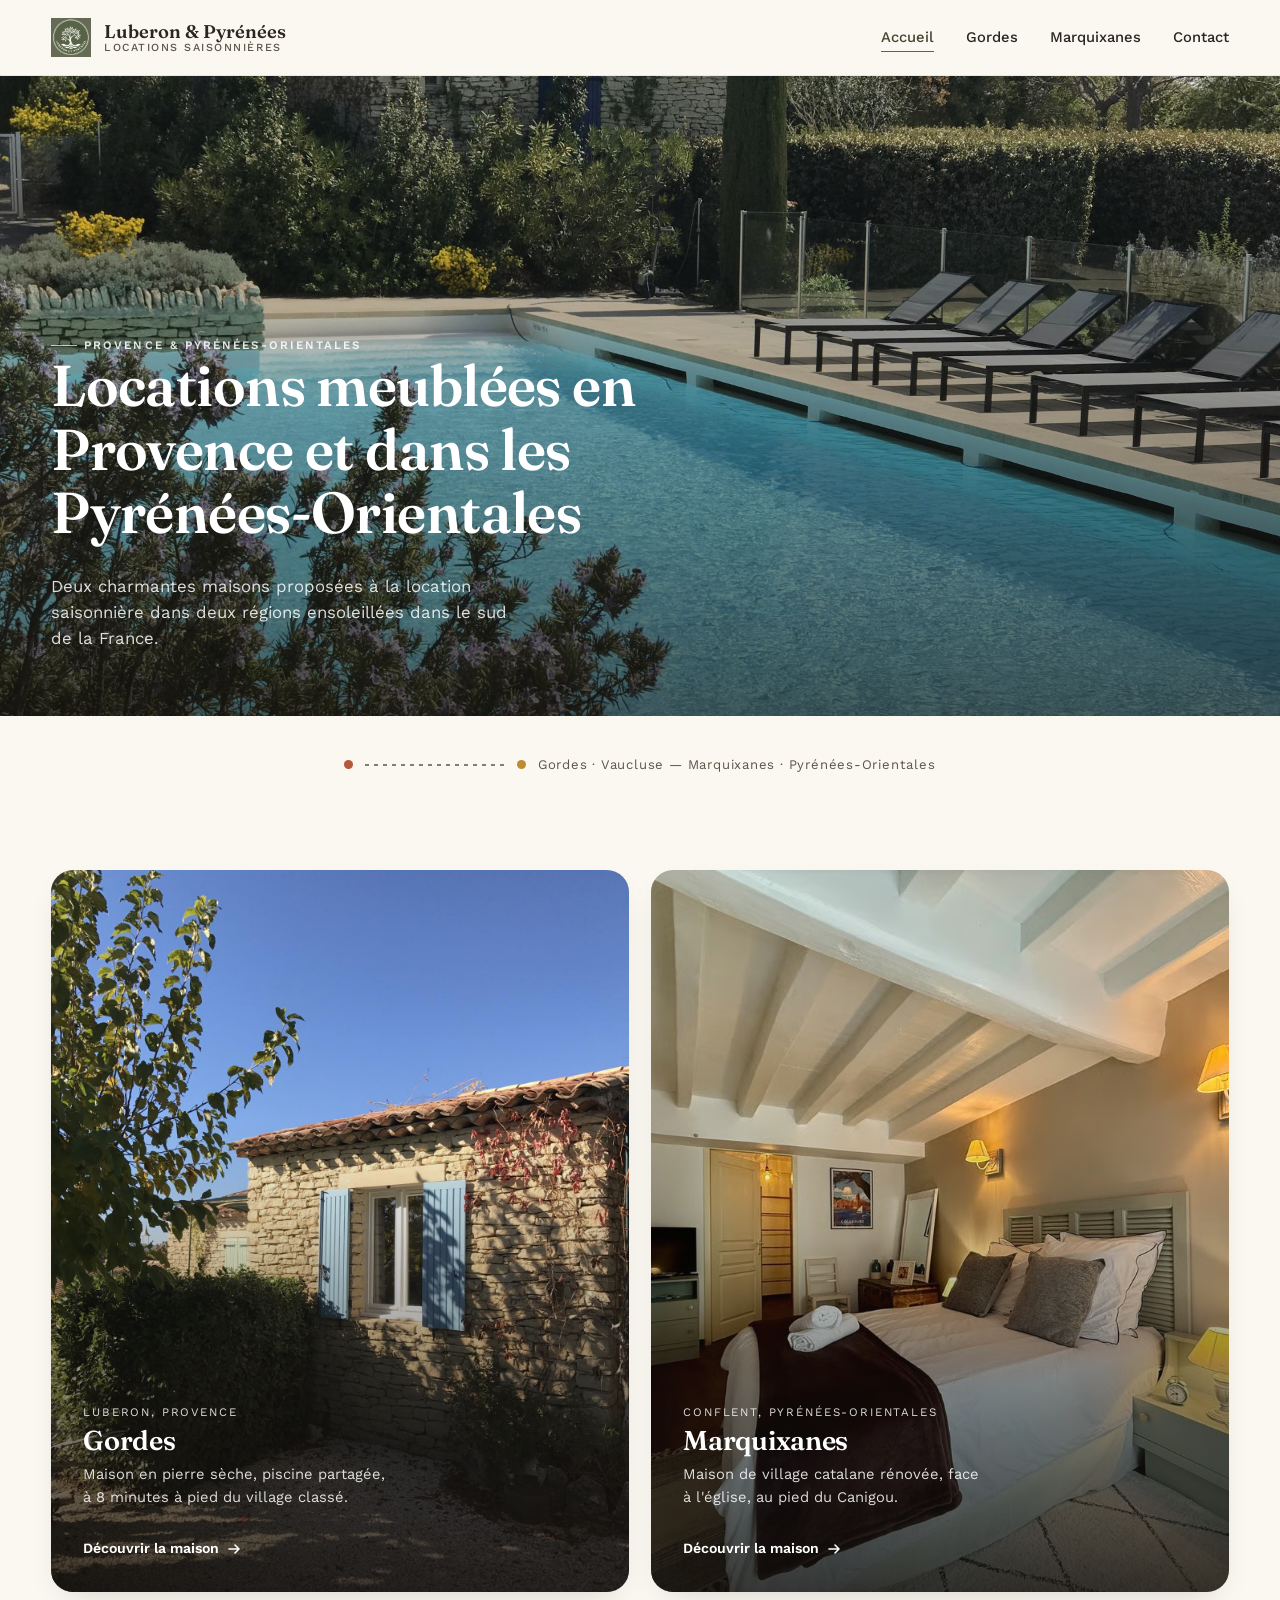
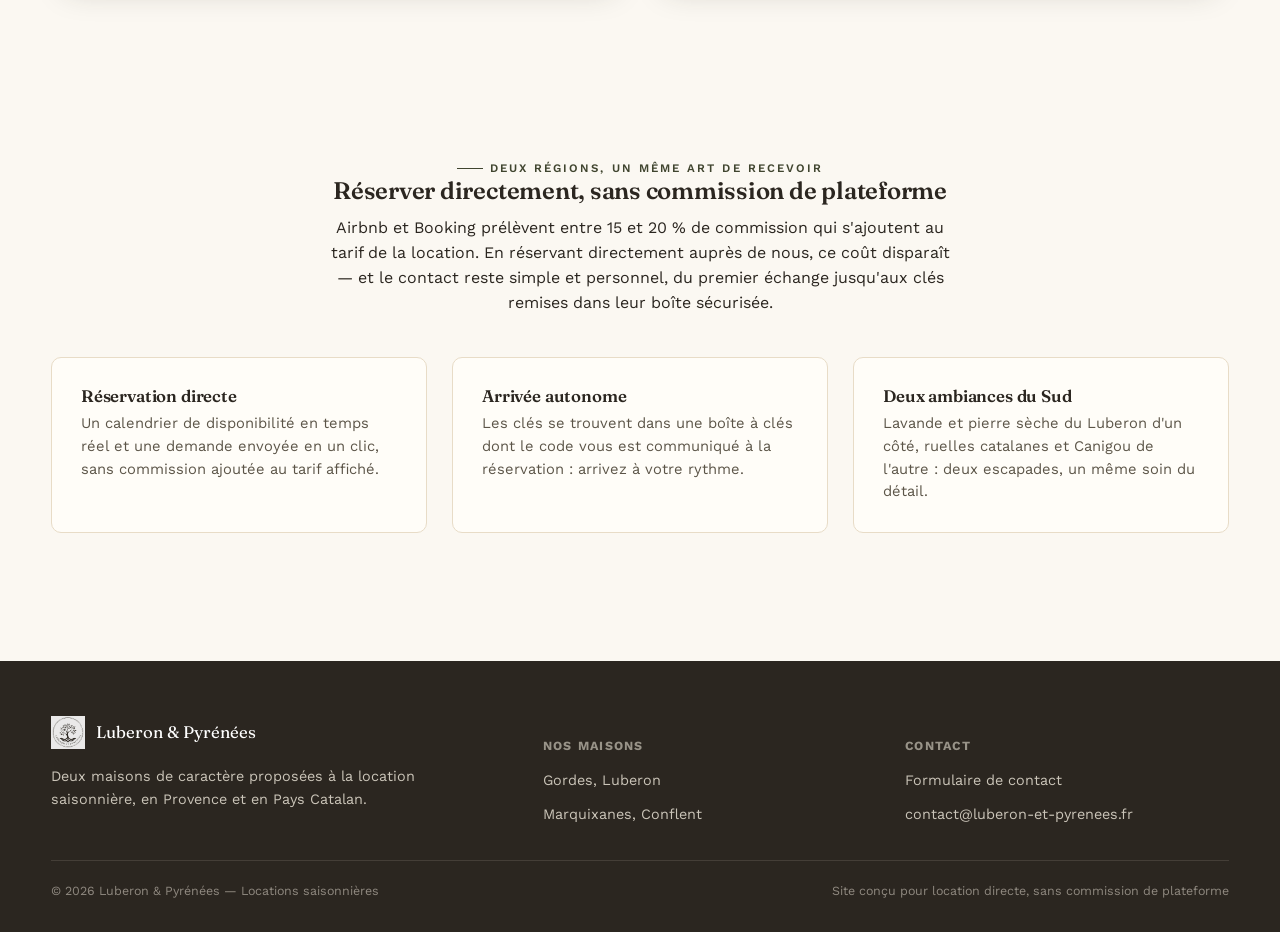
==== index.html @ e7826a89 "Add files via upload" ====
<!DOCTYPE html>
<html lang="fr">
<head>
<meta charset="UTF-8">
<meta name="viewport" content="width=device-width, initial-scale=1">
<title>Luberon & Pyrénées — Locations saisonnières à Gordes et Marquixanes</title>
<meta name="description" content="Deux maisons de caractère à louer directement auprès des propriétaires : une maison en pierre sèche avec piscine à Gordes, dans le Luberon, et une maison de village catalane à Marquixanes, au pied du Canigou.">
<link rel="preconnect" href="https://fonts.googleapis.com">
<link rel="preconnect" href="https://fonts.gstatic.com" crossorigin>
<link href="https://fonts.googleapis.com/css2?family=Fraunces:opsz,wght@9..144,500;9..144,600;9..144,700&family=Work+Sans:wght@400;500;600;700&display=swap" rel="stylesheet">
<link rel="stylesheet" href="css/style.css">
</head>
<body>

<header class="site-header">
  <div class="container">
    <a href="index.html" class="brand"><img src="images/site-logo.png" alt="Logo Luberon & Pyrénées"><span class="brand-text">Luberon &amp; Pyrénées<small>Locations saisonnières</small></span></a>
    <nav class="main-nav" aria-label="Navigation principale">
      <ul>
        <li><a href="index.html" aria-current="page">Accueil</a></li>
        <li><a href="gordes.html">Gordes</a></li>
        <li><a href="marquixanes.html">Marquixanes</a></li>
        <li><a href="contact.html">Contact</a></li>
      </ul>
    </nav>
    <button class="nav-toggle" aria-label="Ouvrir le menu" aria-expanded="false"><span></span><span></span><span></span></button>
  </div>
</header>

<main>
  <section class="house-hero">
    <img src="images/gordes/img-4526.jpg" alt="Piscine de la maison de Gordes, dans le Luberon">
    <div class="house-hero-content">
      <div class="container">
        <span class="eyebrow">Provence &amp; Pyrénées-Orientales</span>
        <h1>Locations meublées en Provence et dans les Pyrénées-Orientales</h1>
        <p class="tag">Deux charmantes maisons proposées à la location saisonnière dans deux régions ensoleillées dans le sud de la France.</p>
      </div>
    </div>
  </section>

  <div class="container">
    <div class="route" aria-hidden="true" style="margin-top:2.4rem;">
      <span class="pin"></span>
      <svg viewBox="0 0 140 10"><line x1="0" y1="5" x2="140" y2="5" stroke="currentColor" stroke-width="1.4" stroke-dasharray="4 5"/></svg>
      <span class="pin ocre"></span>
      <span>Gordes · Vaucluse — Marquixanes · Pyrénées-Orientales</span>
    </div>
  </div>

  <section class="section" style="padding-top:1rem;">
    <div class="container">
      <div class="diptych">
        <a class="house-card" href="gordes.html">
          <img src="images/gordes/img-3587.jpg" alt="Façade de la maison de Gordes" loading="lazy">
          <div class="card-content">
            <span class="region">Luberon, Provence</span>
            <h3>Gordes</h3>
            <p>Maison en pierre sèche, piscine partagée, à 8 minutes à pied du village classé.</p>
            <span class="go">Découvrir la maison
              <svg viewBox="0 0 16 16" fill="none"><path d="M3 8h10M9 4l4 4-4 4" stroke="currentColor" stroke-width="1.6" stroke-linecap="round" stroke-linejoin="round"/></svg>
            </span>
          </div>
        </a>
        <a class="house-card" href="marquixanes.html">
          <img src="images/marquixanes/img-8578-grande.jpeg" alt="Chambre de la maison de Marquixanes" loading="lazy">
          <div class="card-content">
            <span class="region">Conflent, Pyrénées-Orientales</span>
            <h3>Marquixanes</h3>
            <p>Maison de village catalane rénovée, face à l'église, au pied du Canigou.</p>
            <span class="go">Découvrir la maison
              <svg viewBox="0 0 16 16" fill="none"><path d="M3 8h10M9 4l4 4-4 4" stroke="currentColor" stroke-width="1.6" stroke-linecap="round" stroke-linejoin="round"/></svg>

            </span>
          </div>
        </a>
      </div>
    </div>
  </section>

  <section class="section">
    <div class="container intro-block">
      <span class="eyebrow">Deux régions, un même art de recevoir</span>
      <h2>Réserver directement, sans commission de plateforme</h2>
      <p>Airbnb et Booking prélèvent entre 15 et 20 % de commission qui s'ajoutent au tarif de la location. En réservant directement auprès de nous, ce coût disparaît — et le contact reste simple et personnel, du premier échange jusqu'aux clés remises dans leur boîte sécurisée.</p>
    </div>

    <div class="container">
      <div class="why-grid">
        <div class="why-card">
          <h4>Réservation directe</h4>
          <p>Un calendrier de disponibilité en temps réel et une demande envoyée en un clic, sans commission ajoutée au tarif affiché.</p>
        </div>
        <div class="why-card">
          <h4>Arrivée autonome</h4>
          <p>Les clés se trouvent dans une boîte à clés dont le code vous est communiqué à la réservation : arrivez à votre rythme.</p>
        </div>
        <div class="why-card">
          <h4>Deux ambiances du Sud</h4>
          <p>Lavande et pierre sèche du Luberon d'un côté, ruelles catalanes et Canigou de l'autre : deux escapades, un même soin du détail.</p>
        </div>
      </div>
    </div>
  </section>
</main>

<footer class="site-footer">
  <div class="container">
    <div class="footer-grid">
      <div>
        <div class="footer-brand">
          <img src="images/site-logo.png" alt="Logo Luberon & Pyrénées">
          <span>Luberon &amp; Pyrénées</span>
        </div>
        <p>Deux maisons de caractère proposées à la location saisonnière, en Provence et en Pays Catalan.</p>
      </div>
      <div>
        <h5>Nos maisons</h5>
        <ul>
          <li><a href="gordes.html">Gordes, Luberon</a></li>
          <li><a href="marquixanes.html">Marquixanes, Conflent</a></li>
        </ul>
      </div>
      <div>
        <h5>Contact</h5>
        <ul>
          <li><a href="contact.html">Formulaire de contact</a></li>
          <li><a id="footer-email" href="#">contact@luberon-et-pyrenees.fr</a></li>
        </ul>
      </div>
    </div>
    <div class="footer-bottom">
      <span>&copy; <span id="year"></span> Luberon &amp; Pyrénées — Locations saisonnières</span>
      <span>Site conçu pour location directe, sans commission de plateforme</span>
    </div>
  </div>
</footer>

<script src="js/config.js"></script>
<script src="js/main.js"></script>
<script>
  document.getElementById("year").textContent = new Date().getFullYear();
  const footerEmail = document.getElementById("footer-email");
  footerEmail.textContent = SITE_CONFIG.contactEmail;
  footerEmail.href = "mailto:" + SITE_CONFIG.contactEmail;
</script>
</body>
</html>
---- css/style.css ----
/* ==========================================================================
   Luberon & Pyrénées — système de design
   Palette : pierre calcaire chaude, terracotta (Gordes), ocre catalan (Marquixanes)
   Typo : Fraunces (display) + Work Sans (texte)
   ========================================================================== */

:root{
  /* --- Base --- */
  --stone-50:  #FBF8F2;
  --stone-100: #F3ECDF;
  --stone-200: #E8DCC7;
  --ink-900:   #2B2620;
  --ink-600:   #5C5548;
  --card:      #FFFDF8;

  /* --- Accent Gordes (Provence) --- */
  --terracotta:      #B4593A;
  --terracotta-dark:  #8C4029;

  /* --- Accent Marquixanes (Catalogne) --- */
  --ocre:      #C08A2E;
  --ocre-dark: #96691E;
  --slate:     #47586A;

  /* --- Sauge, couleur de la charte du logo (badge Luberon & Pyrénées) --- */
  --sage:      #5C6549;
  --sage-dark: #40452F;

  /* --- Accent par défaut (site, pages transverses) --- */
  --accent: var(--sage);
  --accent-dark: var(--sage-dark);

  --radius-s: 4px;
  --radius-m: 10px;
  --radius-l: 22px;

  --shadow-soft: 0 12px 32px -16px rgba(43,38,32,0.25);
  --shadow-lift: 0 20px 45px -18px rgba(43,38,32,0.35);

  --font-display: "Fraunces", "Iowan Old Style", Georgia, serif;
  --font-body: "Work Sans", -apple-system, BlinkMacSystemFont, "Segoe UI", sans-serif;
}

[data-theme="gordes"]{
  --accent: var(--terracotta);
  --accent-dark: var(--terracotta-dark);
}
[data-theme="marquixanes"]{
  --accent: var(--ocre);
  --accent-dark: var(--ocre-dark);
}

*, *::before, *::after{ box-sizing: border-box; }
html{ scroll-behavior: smooth; }
body{
  margin:0;
  font-family: var(--font-body);
  color: var(--ink-900);
  background: var(--stone-50);
  -webkit-font-smoothing: antialiased;
  line-height: 1.55;
}
img{ max-width:100%; display:block; }
a{ color: inherit; text-decoration:none; }
h1,h2,h3,h4{
  font-family: var(--font-display);
  font-weight: 600;
  line-height: 1.1;
  margin: 0 0 .5em;
  letter-spacing: -0.01em;
}
p{ margin: 0 0 1em; }
.container{
  width: min(1180px, 92%);
  margin-inline: auto;
}
.eyebrow{
  font-family: var(--font-body);
  text-transform: uppercase;
  letter-spacing: .18em;
  font-size: .72rem;
  font-weight: 600;
  color: var(--accent-dark);
  display:inline-flex;
  align-items:center;
  gap:.6em;
}
.eyebrow::before{
  content:"";
  width: 26px; height:1px;
  background: var(--accent-dark);
  display:inline-block;
}
.btn{
  display:inline-flex;
  align-items:center;
  gap:.5em;
  padding: .85em 1.6em;
  border-radius: 999px;
  font-weight: 600;
  font-size: .95rem;
  border: 1px solid transparent;
  cursor:pointer;
  transition: transform .18s ease, box-shadow .18s ease, background .18s ease;
}
.btn-primary{
  background: var(--accent);
  color: var(--stone-50);
  box-shadow: var(--shadow-soft);
}
.btn-primary:hover{ background: var(--accent-dark); transform: translateY(-2px); }
.btn-ghost{
  background: transparent;
  border-color: rgba(43,38,32,.22);
  color: var(--ink-900);
}
.btn-ghost:hover{ border-color: var(--accent); color: var(--accent-dark); }
.btn:focus-visible, a:focus-visible, input:focus-visible, textarea:focus-visible, button:focus-visible{
  outline: 2px solid var(--accent-dark);
  outline-offset: 3px;
}

/* --- Header --- */
.site-header{
  position: sticky; top:0; z-index: 50;
  background: rgba(251,248,242,.9);
  backdrop-filter: blur(10px);
  border-bottom: 1px solid rgba(43,38,32,.08);
}
.site-header .container{
  display:flex; align-items:center; justify-content:space-between;
  padding: 1.1em 0;
}
.brand{
  font-family: var(--font-display);
  font-size: 1.15rem;
  font-weight: 600;
  display:flex; align-items:center; gap:.7em; line-height:1.15;
}
.brand img{ width: 40px; height: 40px; object-fit:contain; flex-shrink:0; }
.brand .brand-text{ display:flex; flex-direction:column; }
.brand small{
  font-family: var(--font-body);
  font-size: .68rem;
  letter-spacing:.14em;
  text-transform:uppercase;
  color: var(--ink-600);
  font-weight:500;
}
.main-nav ul{
  display:flex; gap: 2em;
  list-style:none; margin:0; padding:0;
}
.main-nav a{
  font-size: .92rem;
  font-weight: 500;
  padding: .3em 0;
  border-bottom: 1px solid transparent;
  transition: border-color .2s, color .2s;
}
.main-nav a:hover, .main-nav a[aria-current="page"]{
  border-color: var(--accent);
  color: var(--accent-dark);
}
.nav-toggle{
  display:none;
  background:none; border:none; cursor:pointer;
  width: 40px; height: 40px;
  flex-direction:column; align-items:center; justify-content:center; gap:5px;
}
.nav-toggle span{ width:22px; height:2px; background: var(--ink-900); display:block; }

/* --- Route signature (ligne pointillée Gordes <-> Marquixanes) --- */
.route{
  display:flex; align-items:center; justify-content:center;
  gap: .9em; margin: 0 auto 2.4em;
  color: var(--ink-600);
  font-size: .82rem;
  letter-spacing:.06em;
}
.route .pin{
  width:9px; height:9px; border-radius:50%;
  background: var(--terracotta);
  flex-shrink:0;
}
.route .pin.ocre{ background: var(--ocre); }
.route svg{ width: 140px; height: 10px; }

/* --- Hero home (diptyque) --- */
.hero-home{ padding: 3.2em 0 1em; text-align:center; }
.hero-home h1{
  font-size: clamp(2.1rem, 4.2vw, 3.4rem);
  max-width: 16ch; margin-inline:auto;
}
.hero-home .lead{
  max-width: 52ch; margin: 1.1em auto 0;
  color: var(--ink-600); font-size: 1.05rem;
}
.diptych{
  display:grid; grid-template-columns: 1fr 1fr; gap: 1.4rem;
  margin-top: 3rem;
}
.house-card{
  position:relative; border-radius: var(--radius-l);
  overflow:hidden; aspect-ratio: 4/5;
  box-shadow: var(--shadow-soft);
  isolation:isolate;
}
.house-card img{
  position:absolute; inset:0; width:100%; height:100%; object-fit:cover;
  transition: transform .6s ease;
}
.house-card:hover img{ transform: scale(1.06); }
.house-card::after{
  content:""; position:absolute; inset:0;
  background: linear-gradient(180deg, rgba(20,16,12,0) 35%, rgba(20,16,12,.82) 100%);
}
.house-card .card-content{
  position:absolute; left:0; right:0; bottom:0; z-index:2;
  padding: 2rem; color: #fff; text-align:left;
}
.house-card .region{
  font-size:.72rem; text-transform:uppercase; letter-spacing:.16em;
  opacity:.85; margin-bottom:.4em; display:block;
}
.house-card h3{ color:#fff; font-size:1.7rem; margin-bottom:.25em; }
.house-card p{ color: rgba(255,255,255,.85); font-size:.92rem; max-width:34ch; }
.house-card .go{
  margin-top:1em; display:inline-flex; align-items:center; gap:.5em;
  font-weight:600; font-size:.88rem;
}
.house-card .go svg{ width:16px; height:16px; transition: transform .2s; }
.house-card:hover .go svg{ transform: translateX(4px); }

/* --- Section générique --- */
.section{ padding: 5em 0; }
.section-head{ max-width: 60ch; margin-bottom: 2.6em; }
.section-head.center{ margin-inline:auto; text-align:center; }

/* --- Intro texte home --- */
.intro-block{ text-align:center; max-width: 62ch; margin: 0 auto; }

/* --- Pourquoi nous --- */
.why-grid{
  display:grid; grid-template-columns: repeat(3,1fr); gap: 1.6rem;
  margin-top: 2.6rem;
}
.why-card{
  background: var(--card); border-radius: var(--radius-m);
  padding: 1.8rem; border:1px solid var(--stone-200);
}
.why-card h4{ font-size:1.05rem; margin-bottom:.4em; }
.why-card p{ color: var(--ink-600); font-size:.92rem; margin:0; }

/* --- Page maison : hero --- */
.house-hero{
  position:relative;
  height: min(72vh, 640px);
  overflow:hidden;
}
.house-hero img{
  width:100%; height:100%; object-fit:cover;
}
.house-hero::after{
  content:""; position:absolute; inset:0;
  background: linear-gradient(180deg, rgba(20,16,12,.05) 0%, rgba(20,16,12,.65) 100%);
}
.house-hero-content{
  position:absolute; left:0; right:0; bottom:0; z-index:2;
  padding: 3rem 0; color:#fff;
}
.house-hero-content .eyebrow{ color: rgba(255,255,255,.85); }
.house-hero-content .eyebrow::before{ background: rgba(255,255,255,.7); }
.house-hero-content h1{ color:#fff; font-size: clamp(2.2rem, 4.5vw, 3.6rem); max-width: 18ch; }
.house-hero-content .tag{ color: rgba(255,255,255,.85); max-width: 46ch; font-size:1.05rem; }

/* --- Sous-nav page maison --- */
.subnav{
  position: sticky; top: 64px; z-index: 40;
  background: var(--stone-50);
  border-bottom: 1px solid var(--stone-200);
}
.subnav ul{
  display:flex; gap:1.8em; list-style:none; margin:0; padding: .9em 0;
  overflow-x:auto;
}
.subnav a{ font-size:.85rem; font-weight:600; color: var(--ink-600); white-space:nowrap; }
.subnav a:hover{ color: var(--accent-dark); }

/* --- Présentation / description --- */
.presentation{
  display:grid; grid-template-columns: 1.1fr .9fr; gap: 3.4rem; align-items:start;
}
.presentation .figure{ border-radius: var(--radius-l); overflow:hidden; box-shadow: var(--shadow-soft); }
.amenities{
  display:grid; grid-template-columns: 1fr 1fr; gap: .7rem 1.4rem;
  list-style:none; margin: 1.6em 0 0; padding:0;
}
.amenities li{
  display:flex; align-items:center; gap:.6em;
  font-size:.9rem; color: var(--ink-600);
}
.amenities li::before{
  content:""; width:6px; height:6px; border-radius:50%;
  background: var(--accent); flex-shrink:0;
}

/* --- Galerie --- */
.gallery{
  display:grid;
  grid-template-columns: repeat(4, 1fr);
  gap: .7rem;
}
.gallery button{
  all:unset; cursor:pointer; border-radius: var(--radius-m); overflow:hidden;
  aspect-ratio: 1; display:block;
}
.gallery img{ width:100%; height:100%; object-fit:cover; transition: transform .4s ease; }
.gallery button:hover img{ transform: scale(1.08); }
.gallery button:nth-child(6n+1){ grid-row: span 2; aspect-ratio: 1/2.08; }

/* --- Lightbox --- */
.lightbox{
  position:fixed; inset:0; z-index:100;
  background: rgba(20,16,12,.92);
  display:none; align-items:center; justify-content:center;
  padding: 2rem;
}
.lightbox.open{ display:flex; }
.lightbox img{ max-height: 86vh; max-width: 92vw; border-radius: var(--radius-s); }
.lightbox button{
  position:absolute; background:none; border:none; color:#fff; cursor:pointer;
}
.lightbox .close{ top:1.4rem; right:1.6rem; font-size:2rem; line-height:1; }
.lightbox .prev, .lightbox .next{
  top:50%; transform:translateY(-50%); font-size:2.4rem; padding: .5em;
}
.lightbox .prev{ left: .8rem; }
.lightbox .next{ right: .8rem; }

/* --- Tarifs --- */
.pricing{
  display:grid; grid-template-columns: 1fr 1fr; gap: 1.4rem;
}
.price-card{
  background: var(--card); border:1px solid var(--stone-200); border-radius: var(--radius-l);
  padding: 2rem;
}
.price-card .period{ font-size:.78rem; text-transform:uppercase; letter-spacing:.1em; color: var(--accent-dark); font-weight:700; }
.price-card .amount{ font-family: var(--font-display); font-size: 2.3rem; margin: .3em 0 .15em; }
.price-card .amount span{ font-family: var(--font-body); font-size:.9rem; font-weight:500; color: var(--ink-600); }
.price-card ul{ margin: 1em 0 0; padding-left: 1.1em; color: var(--ink-600); font-size:.9rem; }
.price-note{
  margin-top: 1.6rem; padding: 1.1rem 1.4rem; border-radius: var(--radius-m);
  background: var(--stone-100); font-size: .88rem; color: var(--ink-600);
}

/* --- Module réservation --- */
.booking{
  background: var(--ink-900); color: var(--stone-100);
  border-radius: var(--radius-l);
  padding: clamp(1.6rem, 4vw, 3rem);
  display:grid; grid-template-columns: 1fr 1fr; gap: 2.6rem;
}
.booking .col-title{ color:#fff; font-size:1.5rem; }
.booking .col-sub{ color: rgba(243,236,223,.65); font-size:.92rem; }

.calendar-nav{ display:flex; align-items:center; justify-content:space-between; margin-bottom: .8em; }
.calendar-nav button{
  background: rgba(255,255,255,.08); border:1px solid rgba(255,255,255,.15);
  color:#fff; border-radius: 999px; width:32px; height:32px; cursor:pointer;
}
.calendar-nav .label{ font-weight:600; font-size:.95rem; text-transform:capitalize; }
.calendar-grid{
  display:grid; grid-template-columns: repeat(7, 1fr); gap: 4px; font-size: .78rem;
}
.calendar-grid .dow{ text-align:center; color: rgba(243,236,223,.5); padding-bottom:.3em; font-size:.72rem; }
.calendar-grid .day{
  aspect-ratio: 1; display:flex; align-items:center; justify-content:center;
  border-radius: 6px; cursor:pointer; background: rgba(255,255,255,.04);
  border: 1px solid transparent;
}
.calendar-grid .day.blank{ visibility:hidden; cursor:default; }
.calendar-grid .day.past, .calendar-grid .day.unavailable{
  color: rgba(243,236,223,.25); cursor:not-allowed; text-decoration: line-through;
}
.calendar-grid .day.available:hover{ border-color: var(--accent); }
.calendar-grid .day.selected{ background: var(--accent); color:#fff; font-weight:700; }
.calendar-grid .day.in-range{ background: rgba(180,89,58,.35); }
.sync-info{ font-size:.76rem; color: rgba(243,236,223,.5); margin-top:.6em; }
.legend{ display:flex; gap: 1.2em; margin-top: 1em; font-size: .78rem; color: rgba(243,236,223,.65); flex-wrap:wrap; }
.legend span{ display:inline-flex; align-items:center; gap:.4em; }
.legend i{ width:10px; height:10px; border-radius:3px; display:inline-block; }
.legend .i-avail{ background: rgba(255,255,255,.15); }
.legend .i-unavail{ background: rgba(243,236,223,.15); }
.legend .i-sel{ background: var(--accent); }

.booking-summary{
  margin-top: 1.4rem; padding: 1.1rem 1.3rem; border-radius: var(--radius-m);
  background: rgba(255,255,255,.06); font-size: .9rem;
}
.booking-summary .row{ display:flex; justify-content:space-between; padding: .25em 0; color: rgba(243,236,223,.8); }
.booking-summary .row.total{ color:#fff; font-weight:700; border-top: 1px solid rgba(255,255,255,.15); margin-top:.4em; padding-top:.6em; }

.booking-form label{
  display:block; font-size:.82rem; margin: .9em 0 .35em; color: rgba(243,236,223,.75);
}
.booking-form input, .booking-form textarea{
  width:100%; padding: .75em .9em; border-radius: var(--radius-s);
  border: 1px solid rgba(255,255,255,.18); background: rgba(255,255,255,.06);
  color:#fff; font-family: var(--font-body); font-size: .92rem;
}
.booking-form input::placeholder, .booking-form textarea::placeholder{ color: rgba(243,236,223,.4); }
.booking-form textarea{ min-height: 90px; resize:vertical; }
.booking-form .btn-primary{ margin-top: 1.2em; width:100%; justify-content:center; }
.form-note{ font-size:.78rem; color: rgba(243,236,223,.55); margin-top:.8em; }
.form-feedback{ font-size:.86rem; margin-top:.8em; display:none; padding: .7em 1em; border-radius: var(--radius-s); }
.form-feedback.ok{ display:block; background: rgba(124,131,99,.25); color:#fff; }
.form-feedback.err{ display:block; background: rgba(180,60,40,.3); color:#fff; }

/* --- Accès / contact bloc --- */
.access{ display:grid; grid-template-columns: 1fr 1fr; gap: 2.6rem; align-items:start; }
.access-card{
  background: var(--card); border:1px solid var(--stone-200); border-radius: var(--radius-m);
  padding: 1.6rem;
}
.access-card h4{ font-size:1rem; }
.access-card p{ color: var(--ink-600); font-size: .9rem; margin:0; }

/* --- Autre maison teaser --- */
.other-house{
  display:flex; align-items:center; justify-content:space-between; gap: 2rem;
  background: var(--stone-100); border-radius: var(--radius-l); padding: 2rem 2.4rem;
  flex-wrap:wrap;
}
.other-house .txt{ max-width: 48ch; }
.other-house .eyebrow{ margin-bottom:.5em; }

/* --- Footer --- */
.site-footer{ background: var(--ink-900); color: var(--stone-200); padding: 3.4em 0 2em; margin-top: 3em; }
.footer-grid{ display:grid; grid-template-columns: 1.4fr 1fr 1fr; gap: 2.4rem; }
.footer-grid h5{ font-family: var(--font-body); font-size:.78rem; text-transform:uppercase; letter-spacing:.1em; color: rgba(243,236,223,.55); margin-bottom: 1em; }
.footer-brand{ display:flex; align-items:center; gap:.7em; margin-bottom: 1em; }
.footer-brand img{ width:34px; height:34px; object-fit:contain; filter: brightness(0) invert(1); opacity:.9; }
.footer-brand span{ font-family: var(--font-display); font-size:1.05rem; color:#fff; }
.footer-grid p, .footer-grid a{ color: rgba(243,236,223,.8); font-size:.9rem; }
.footer-grid ul{ list-style:none; margin:0; padding:0; display:flex; flex-direction:column; gap:.6em; }
.footer-bottom{
  margin-top: 2.6em; padding-top: 1.6em; border-top: 1px solid rgba(243,236,223,.12);
  display:flex; justify-content:space-between; font-size:.78rem; color: rgba(243,236,223,.5);
  flex-wrap:wrap; gap: .8em;
}

/* --- Contact page --- */
.contact-grid{ display:grid; grid-template-columns: .9fr 1.1fr; gap: 3rem; }
.contact-form label{ display:block; font-size:.85rem; margin: 1em 0 .4em; font-weight:600; }
.contact-form input, .contact-form select, .contact-form textarea{
  width:100%; padding: .8em .95em; border-radius: var(--radius-s);
  border: 1px solid var(--stone-200); background: var(--card); font-family: var(--font-body); font-size:.95rem;
}
.contact-form textarea{ min-height: 130px; resize:vertical; }

/* --- Responsive --- */
@media (max-width: 900px){
  .main-nav{
    position:fixed; inset: 64px 0 0 0; background: var(--stone-50);
    transform: translateX(100%); transition: transform .25s ease;
    padding: 2em 0;
  }
  .main-nav.open{ transform: translateX(0); }
  .main-nav ul{ flex-direction:column; gap: 0; padding: 0 6%; }
  .main-nav a{ display:block; padding: 1em 0; border-bottom: 1px solid var(--stone-200); }
  .nav-toggle{ display:flex; }
  .diptych{ grid-template-columns: 1fr; }
  .why-grid{ grid-template-columns: 1fr; }
  .presentation{ grid-template-columns: 1fr; }
  .pricing{ grid-template-columns: 1fr; }
  .booking{ grid-template-columns: 1fr; }
  .gallery{ grid-template-columns: repeat(2,1fr); }
  .footer-grid{ grid-template-columns: 1fr; }
  .access{ grid-template-columns: 1fr; }
  .contact-grid{ grid-template-columns: 1fr; }
  .subnav{ top:0; }
}

@media (prefers-reduced-motion: reduce){
  *{ animation:none !important; transition:none !important; }
}
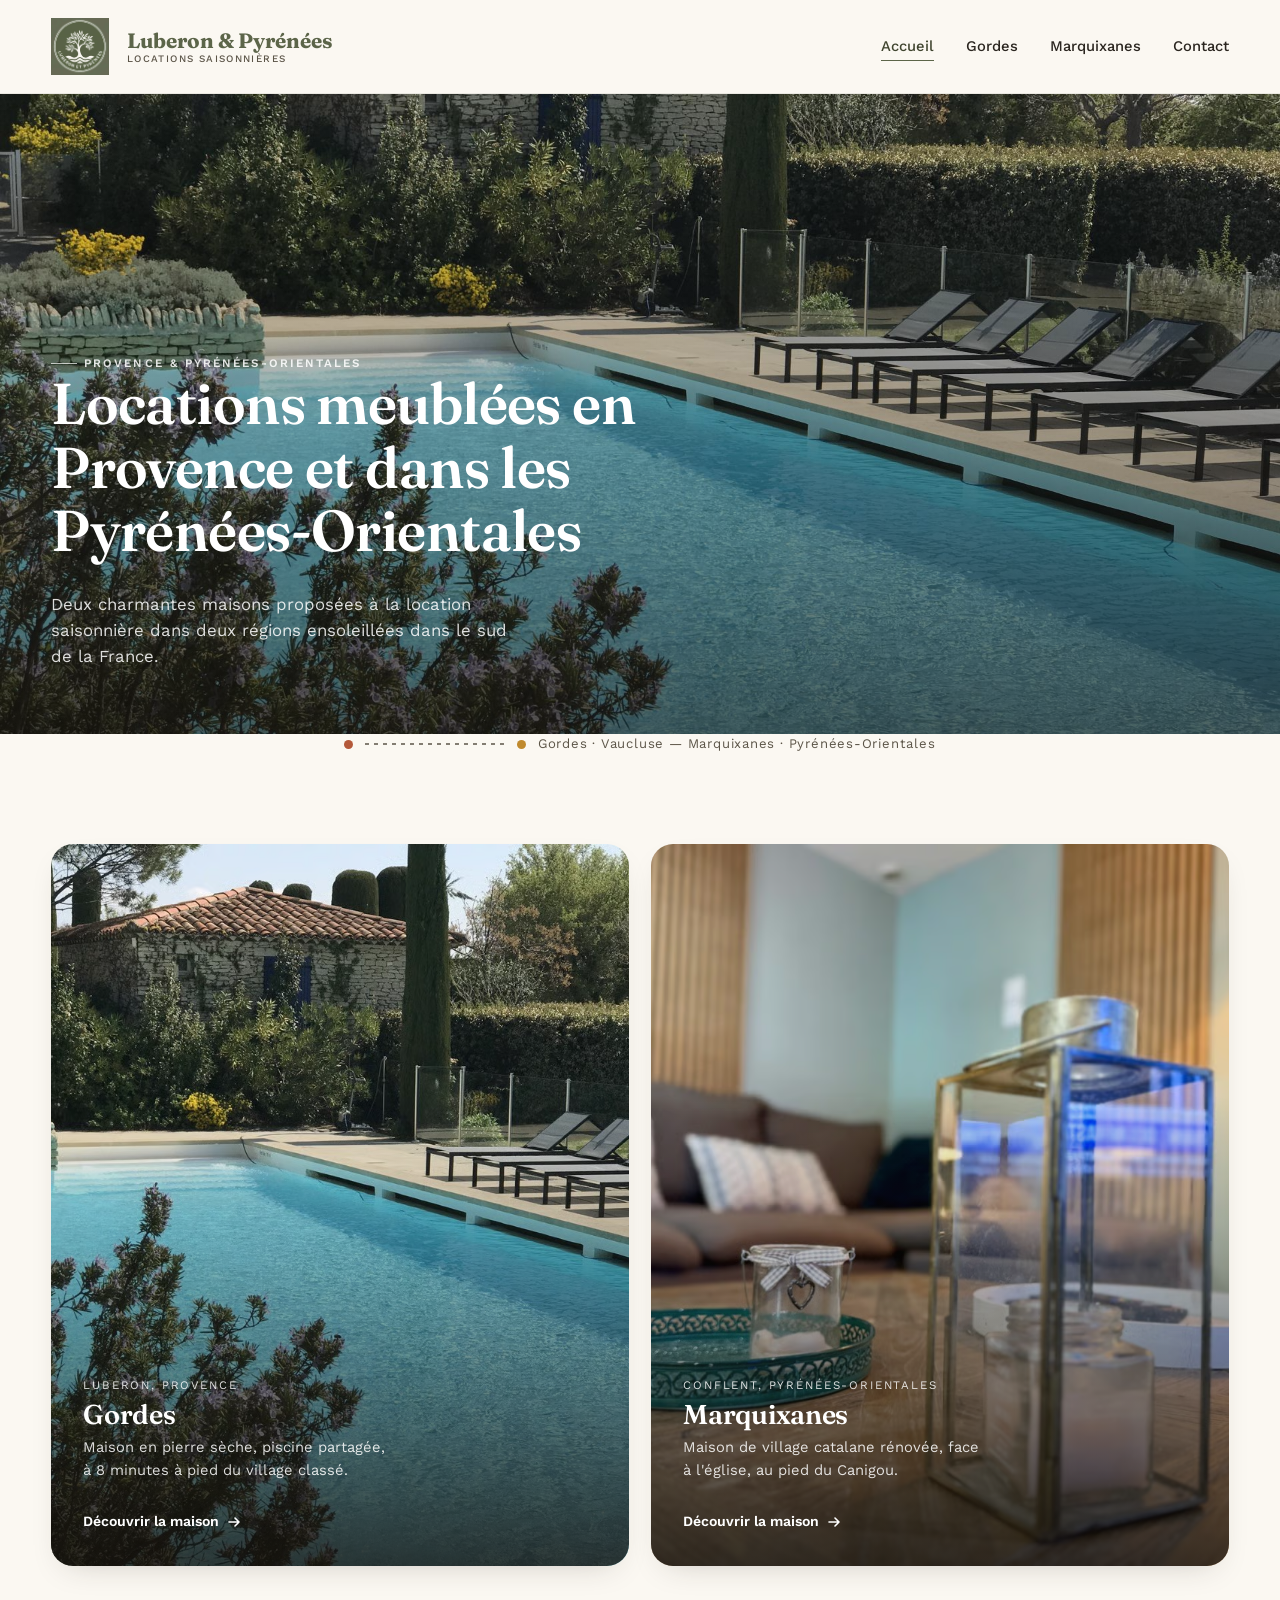
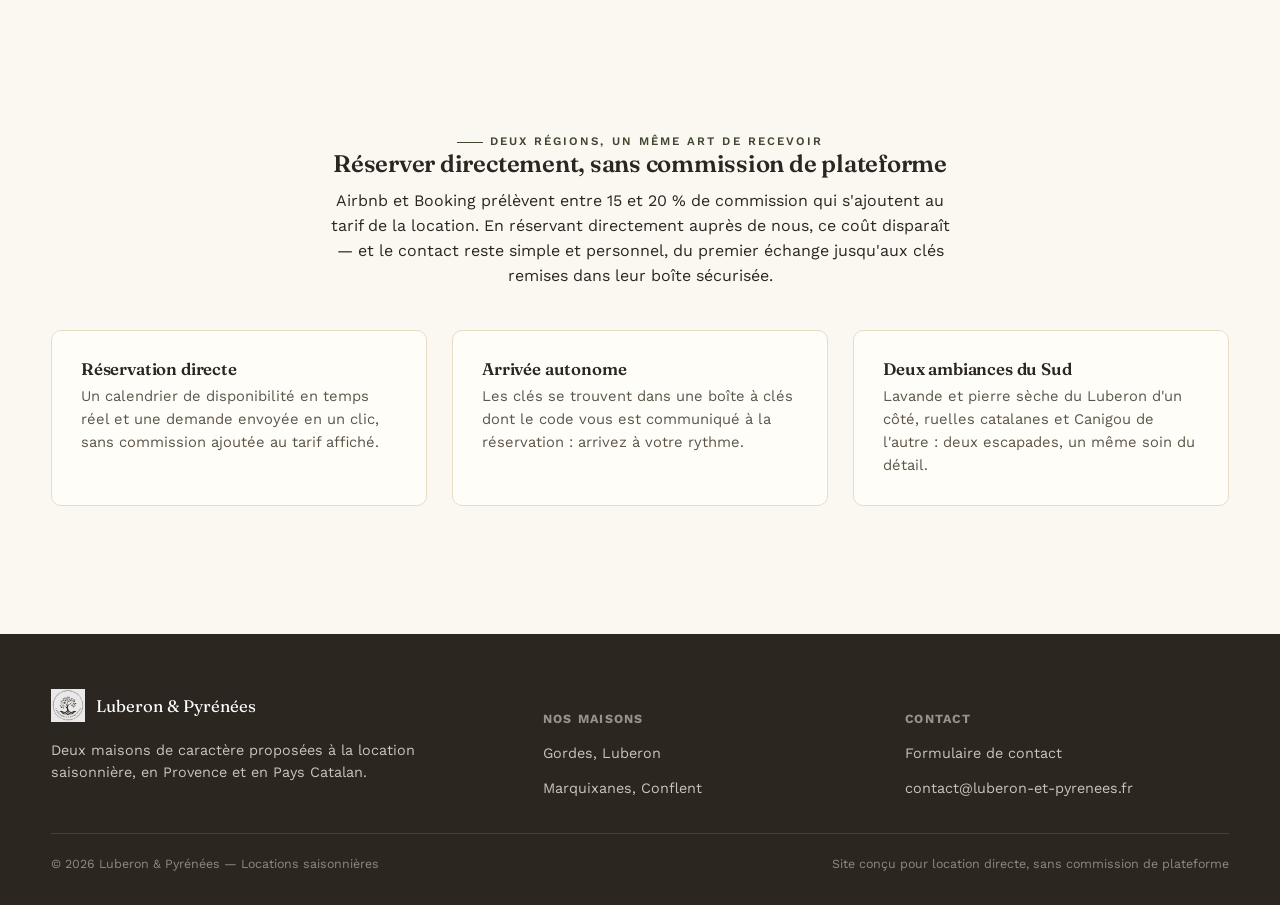
==== commit eecec83e: "Add files via upload" ====
--- a/index.html
+++ b/index.html
@@ -39,8 +39,8 @@
     </div>
   </section>
 
-  <div class="container">
-    <div class="route" aria-hidden="true" style="margin-top:2.4rem;">
+  <div class="container route-strip">
+    <div class="route" aria-hidden="true">
       <span class="pin"></span>
       <svg viewBox="0 0 140 10"><line x1="0" y1="5" x2="140" y2="5" stroke="currentColor" stroke-width="1.4" stroke-dasharray="4 5"/></svg>
       <span class="pin ocre"></span>
@@ -48,11 +48,11 @@
     </div>
   </div>
 
-  <section class="section" style="padding-top:1rem;">
+  <section class="section" style="padding-top:.6rem;">
     <div class="container">
       <div class="diptych">
         <a class="house-card" href="gordes.html">
-          <img src="images/gordes/img-3587.jpg" alt="Façade de la maison de Gordes" loading="lazy">
+          <img src="images/gordes/img-4526-grande.jpeg" alt="Piscine de la maison de Gordes" loading="lazy">
           <div class="card-content">
             <span class="region">Luberon, Provence</span>
             <h3>Gordes</h3>
@@ -63,7 +63,7 @@
           </div>
         </a>
         <a class="house-card" href="marquixanes.html">
-          <img src="images/marquixanes/img-8578-grande.jpeg" alt="Chambre de la maison de Marquixanes" loading="lazy">
+          <img src="images/marquixanes/img-8936-grande.jpeg" alt="Salon de la maison de Marquixanes" loading="lazy">
           <div class="card-content">
             <span class="region">Conflent, Pyrénées-Orientales</span>
             <h3>Marquixanes</h3>
--- a/css/style.css
+++ b/css/style.css
@@ -133,15 +133,16 @@
 }
 .brand{
   font-family: var(--font-display);
-  font-size: 1.15rem;
-  font-weight: 600;
-  display:flex; align-items:center; gap:.7em; line-height:1.15;
-}
-.brand img{ width: 40px; height: 40px; object-fit:contain; flex-shrink:0; }
+  font-size: 1.3rem;
+  font-weight: 700;
+  display:flex; align-items:center; gap:.85em; line-height:1.15;
+  color: var(--sage);
+}
+.brand img{ width: 58px; height: 58px; object-fit:contain; flex-shrink:0; }
 .brand .brand-text{ display:flex; flex-direction:column; }
-.brand small{
+.brand .brand-text small{
   font-family: var(--font-body);
-  font-size: .68rem;
+  font-size: .62rem;
   letter-spacing:.14em;
   text-transform:uppercase;
   color: var(--ink-600);
@@ -450,6 +451,26 @@
   display:flex; justify-content:space-between; font-size:.78rem; color: rgba(243,236,223,.5);
   flex-wrap:wrap; gap: .8em;
 }
+
+/* --- Pages "manuel" (guide pratique, non indexées) --- */
+.notice-box{
+  background: var(--stone-100); border:1px solid var(--stone-200); border-radius: var(--radius-m);
+  padding: 1.1rem 1.4rem; font-size: .88rem; color: var(--ink-600); margin-bottom: 2.6rem;
+}
+.manual-block{ padding-bottom: 2.6rem; margin-bottom: 2.6rem; border-bottom: 1px solid var(--stone-200); }
+.manual-block:last-child{ border-bottom:none; margin-bottom:0; padding-bottom:0; }
+.manual-block h3{ font-size: 1.25rem; }
+.manual-block p{ color: var(--ink-600); max-width: 68ch; }
+.manual-images{
+  display:grid; grid-template-columns: repeat(auto-fit, minmax(170px, 1fr));
+  gap: .9rem; margin-top: 1.2rem;
+}
+.manual-images figure{ margin:0; }
+.manual-images img{
+  width:100%; aspect-ratio: 4/3; object-fit:cover; border-radius: var(--radius-m);
+  box-shadow: var(--shadow-soft);
+}
+.manual-images figcaption{ font-size: .78rem; color: var(--ink-600); margin-top: .5em; }
 
 /* --- Contact page --- */
 .contact-grid{ display:grid; grid-template-columns: .9fr 1.1fr; gap: 3rem; }
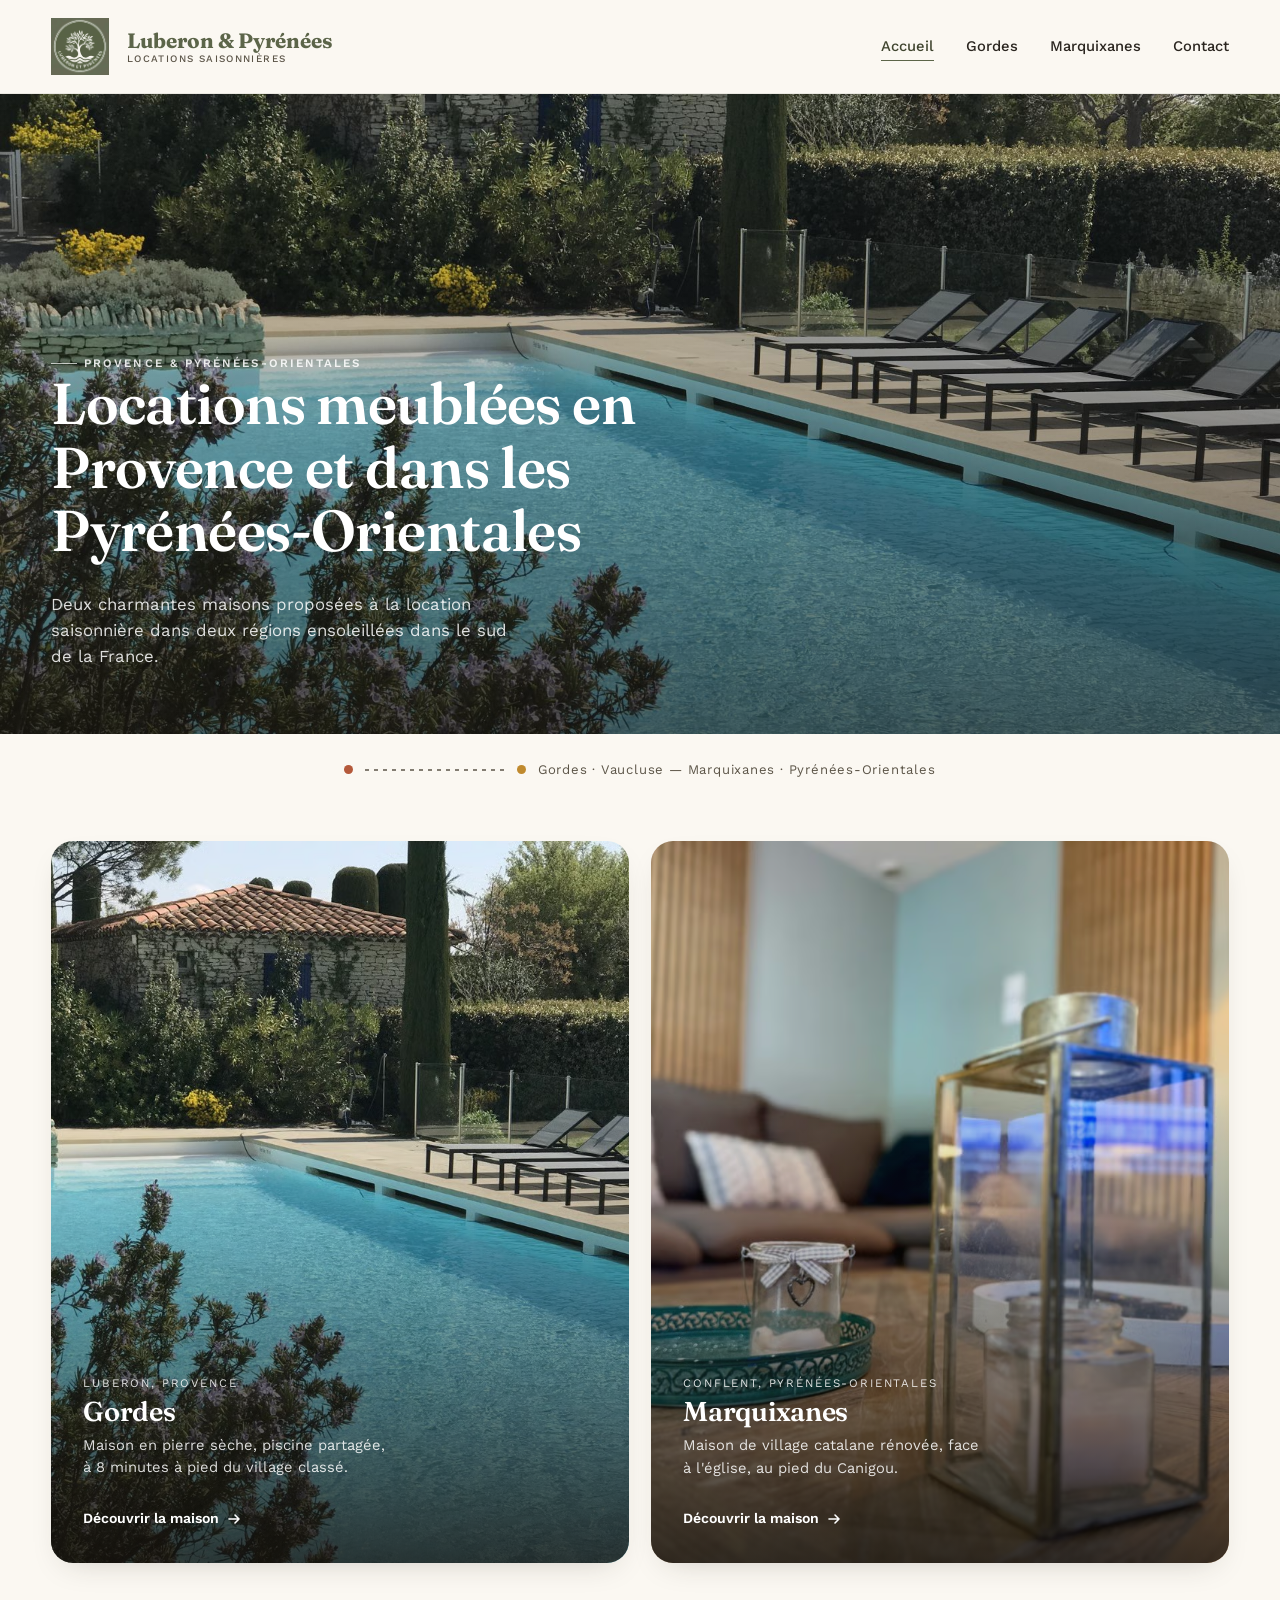
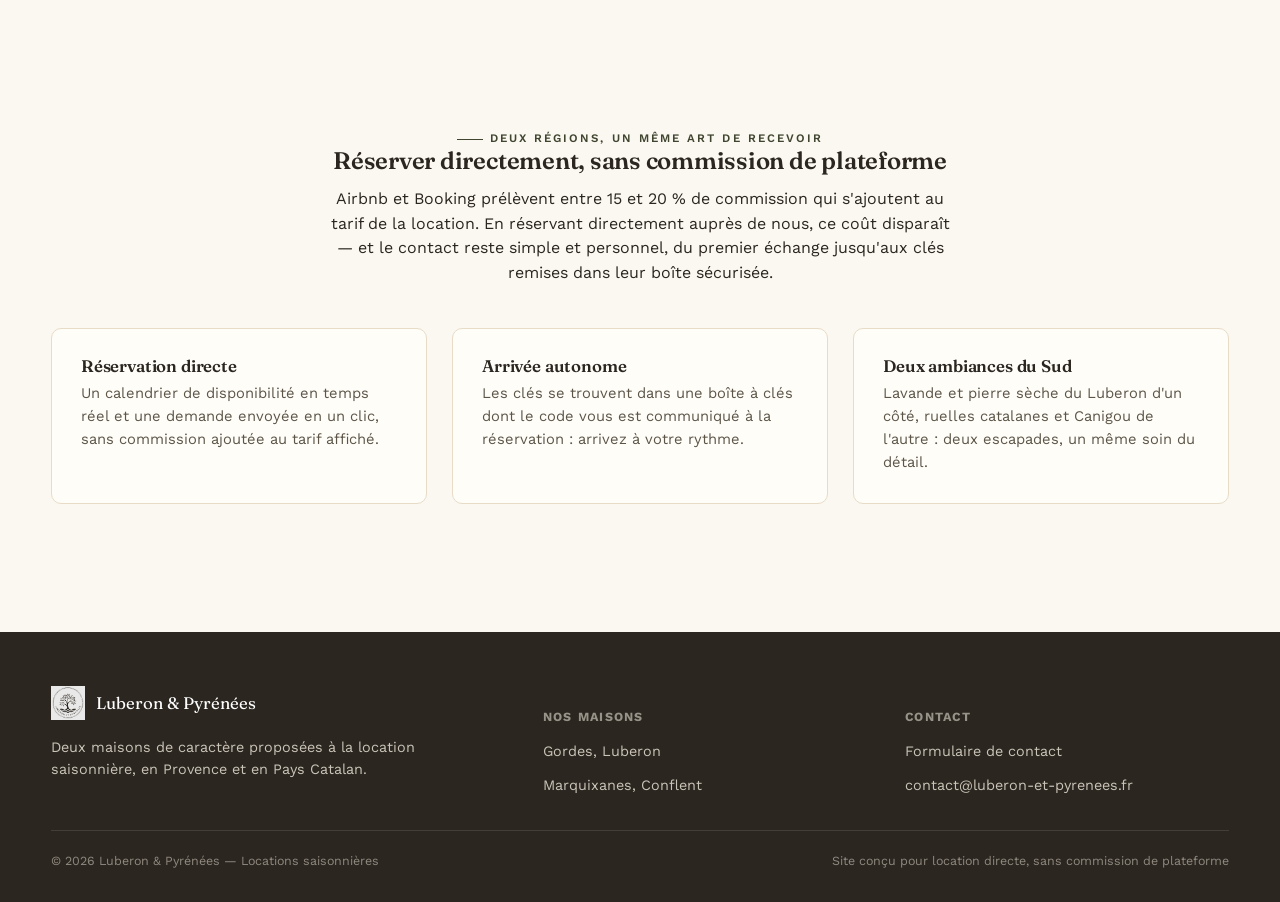
==== commit 062c0e3e: "Add files via upload" ====
--- a/index.html
+++ b/index.html
@@ -8,6 +8,11 @@
 <link rel="preconnect" href="https://fonts.googleapis.com">
 <link rel="preconnect" href="https://fonts.gstatic.com" crossorigin>
 <link href="https://fonts.googleapis.com/css2?family=Fraunces:opsz,wght@9..144,500;9..144,600;9..144,700&family=Work+Sans:wght@400;500;600;700&display=swap" rel="stylesheet">
+<link rel="icon" href="favicon.ico" sizes="any">
+<link rel="icon" type="image/png" sizes="32x32" href="favicon/favicon-32x32.png">
+<link rel="icon" type="image/png" sizes="16x16" href="favicon/favicon-16x16.png">
+<link rel="apple-touch-icon" sizes="180x180" href="favicon/apple-touch-icon.png">
+<link rel="manifest" href="site.webmanifest">
 <link rel="stylesheet" href="css/style.css">
 </head>
 <body>
--- a/css/style.css
+++ b/css/style.css
@@ -174,7 +174,7 @@
 /* --- Route signature (ligne pointillée Gordes <-> Marquixanes) --- */
 .route{
   display:flex; align-items:center; justify-content:center;
-  gap: .9em; margin: 0 auto 2.4em;
+  gap: .9em; margin: 0 auto;
   color: var(--ink-600);
   font-size: .82rem;
   letter-spacing:.06em;
@@ -186,17 +186,13 @@
 }
 .route .pin.ocre{ background: var(--ocre); }
 .route svg{ width: 140px; height: 10px; }
-
-/* --- Hero home (diptyque) --- */
-.hero-home{ padding: 3.2em 0 1em; text-align:center; }
-.hero-home h1{
-  font-size: clamp(2.1rem, 4.2vw, 3.4rem);
-  max-width: 16ch; margin-inline:auto;
-}
-.hero-home .lead{
-  max-width: 52ch; margin: 1.1em auto 0;
-  color: var(--ink-600); font-size: 1.05rem;
-}
+.route-strip{ padding: 1.6rem 0 .2rem; }
+@media (max-width: 640px){
+  .route-strip .route{ flex-wrap:wrap; row-gap:.5em; }
+  .route-strip .route svg{ display:none; }
+}
+
+/* --- Diptyque (accueil) --- */
 .diptych{
   display:grid; grid-template-columns: 1fr 1fr; gap: 1.4rem;
   margin-top: 3rem;
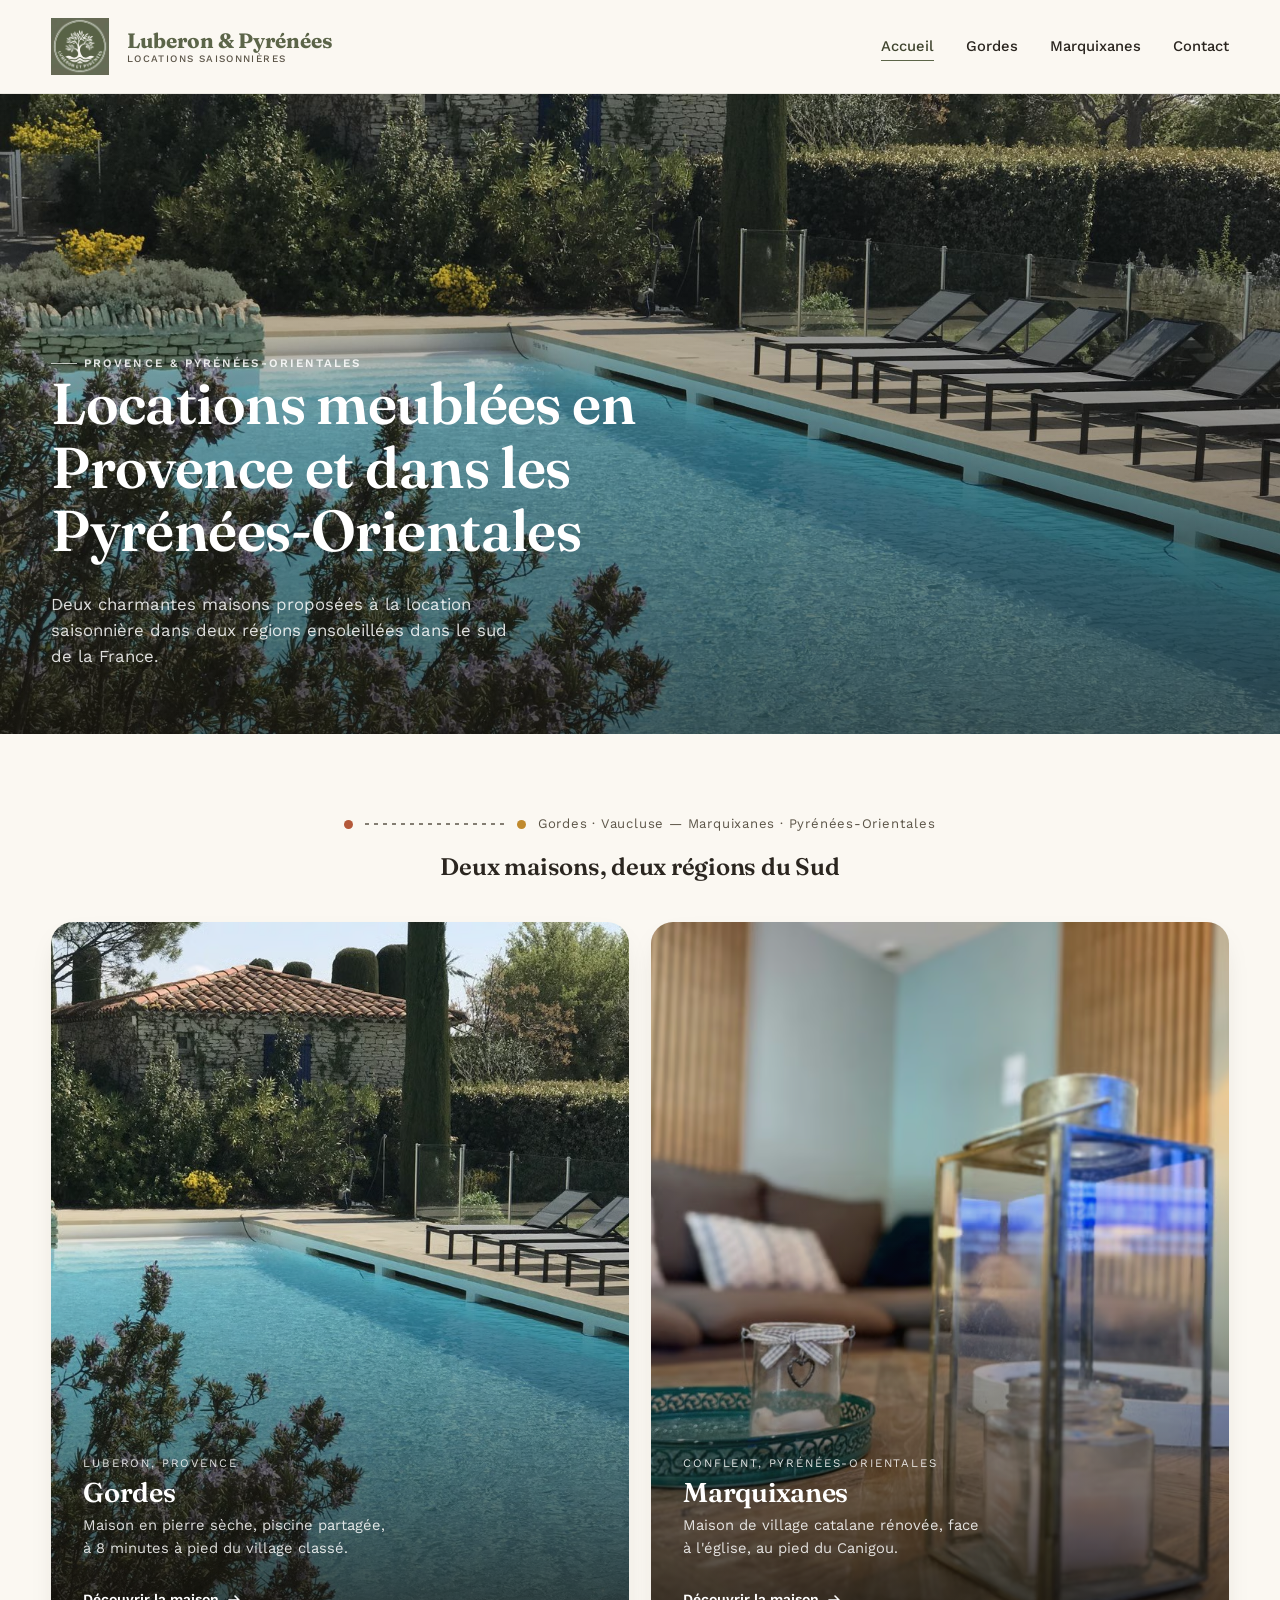
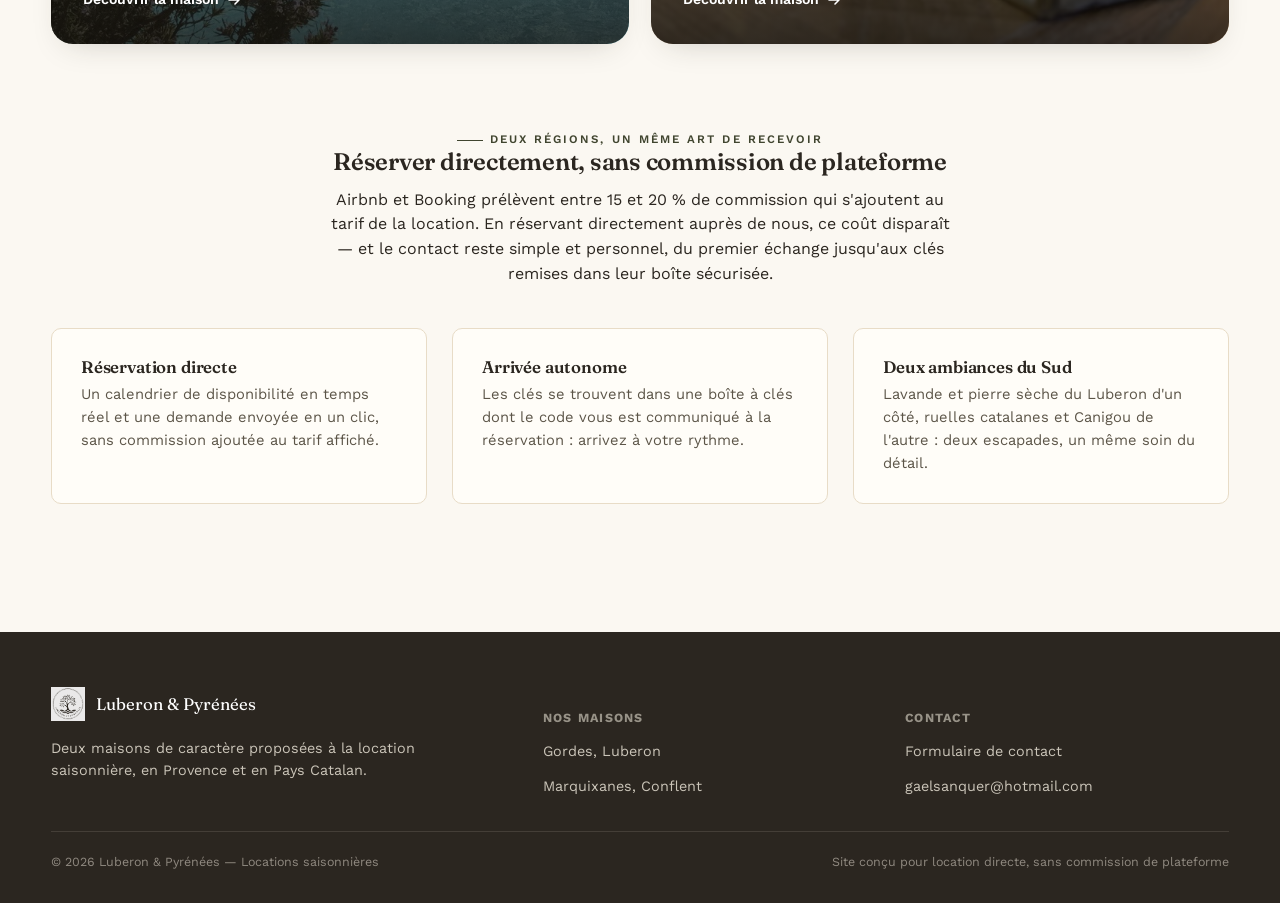
==== commit b86c57a5: "Add files via upload" ====
--- a/index.html
+++ b/index.html
@@ -44,17 +44,17 @@
     </div>
   </section>
 
-  <div class="container route-strip">
-    <div class="route" aria-hidden="true">
-      <span class="pin"></span>
-      <svg viewBox="0 0 140 10"><line x1="0" y1="5" x2="140" y2="5" stroke="currentColor" stroke-width="1.4" stroke-dasharray="4 5"/></svg>
-      <span class="pin ocre"></span>
-      <span>Gordes · Vaucluse — Marquixanes · Pyrénées-Orientales</span>
-    </div>
-  </div>
-
-  <section class="section" style="padding-top:.6rem;">
+  <section class="section" style="padding-bottom:0;">
     <div class="container">
+      <div class="section-head center">
+        <div class="route" aria-hidden="true">
+          <span class="pin"></span>
+          <svg viewBox="0 0 140 10"><line x1="0" y1="5" x2="140" y2="5" stroke="currentColor" stroke-width="1.4" stroke-dasharray="4 5"/></svg>
+          <span class="pin ocre"></span>
+          <span>Gordes · Vaucluse — Marquixanes · Pyrénées-Orientales</span>
+        </div>
+        <h2>Deux maisons, deux régions du Sud</h2>
+      </div>
       <div class="diptych">
         <a class="house-card" href="gordes.html">
           <img src="images/gordes/img-4526-grande.jpeg" alt="Piscine de la maison de Gordes" loading="lazy">
@@ -75,6 +75,7 @@
             <p>Maison de village catalane rénovée, face à l'église, au pied du Canigou.</p>
             <span class="go">Découvrir la maison
               <svg viewBox="0 0 16 16" fill="none"><path d="M3 8h10M9 4l4 4-4 4" stroke="currentColor" stroke-width="1.6" stroke-linecap="round" stroke-linejoin="round"/></svg>
+
 
             </span>
           </div>
--- a/css/style.css
+++ b/css/style.css
@@ -174,7 +174,7 @@
 /* --- Route signature (ligne pointillée Gordes <-> Marquixanes) --- */
 .route{
   display:flex; align-items:center; justify-content:center;
-  gap: .9em; margin: 0 auto;
+  gap: .9em; margin: 0 auto 1.2rem;
   color: var(--ink-600);
   font-size: .82rem;
   letter-spacing:.06em;
@@ -186,16 +186,14 @@
 }
 .route .pin.ocre{ background: var(--ocre); }
 .route svg{ width: 140px; height: 10px; }
-.route-strip{ padding: 1.6rem 0 .2rem; }
 @media (max-width: 640px){
-  .route-strip .route{ flex-wrap:wrap; row-gap:.5em; }
-  .route-strip .route svg{ display:none; }
+  .section-head .route{ flex-wrap:wrap; row-gap:.5em; }
+  .section-head .route svg{ display:none; }
 }
 
 /* --- Diptyque (accueil) --- */
 .diptych{
   display:grid; grid-template-columns: 1fr 1fr; gap: 1.4rem;
-  margin-top: 3rem;
 }
 .house-card{
   position:relative; border-radius: var(--radius-l);
@@ -205,6 +203,7 @@
 }
 .house-card img{
   position:absolute; inset:0; width:100%; height:100%; object-fit:cover;
+  object-position: center 78%;
   transition: transform .6s ease;
 }
 .house-card:hover img{ transform: scale(1.06); }
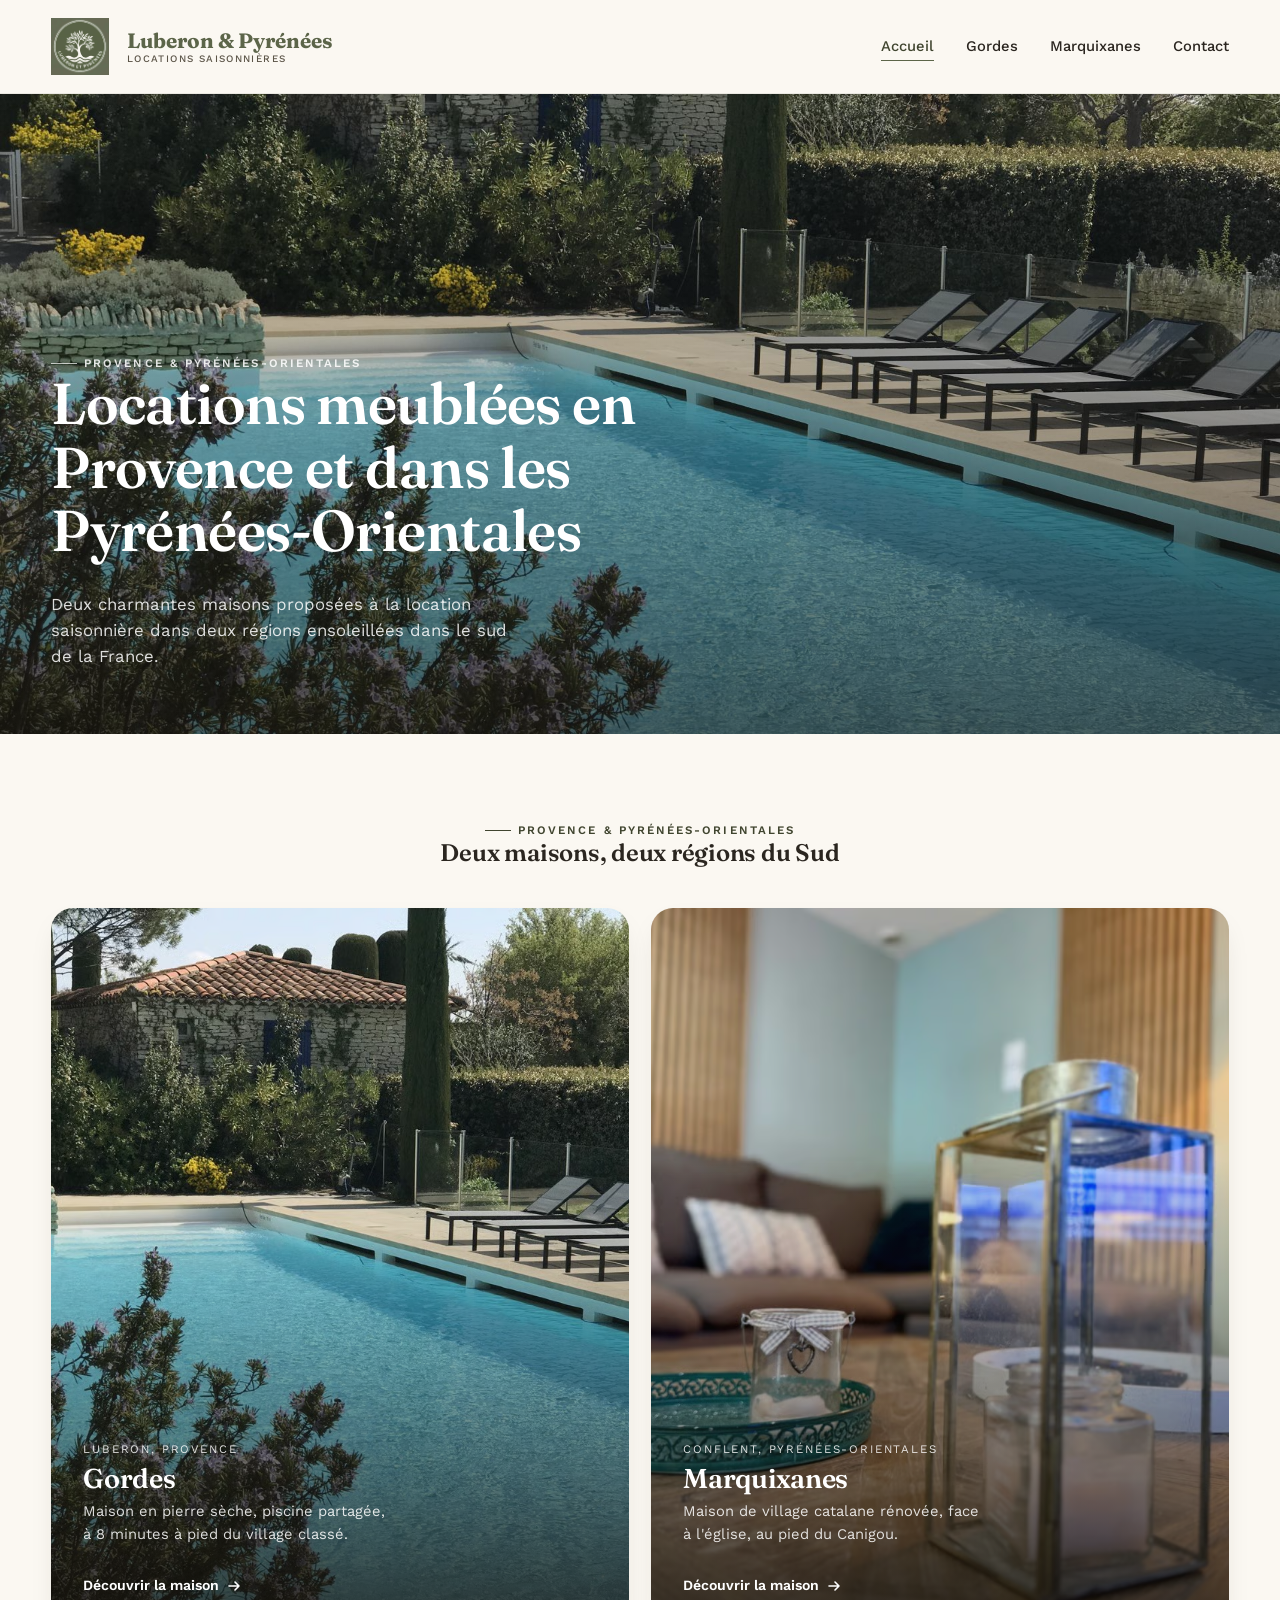
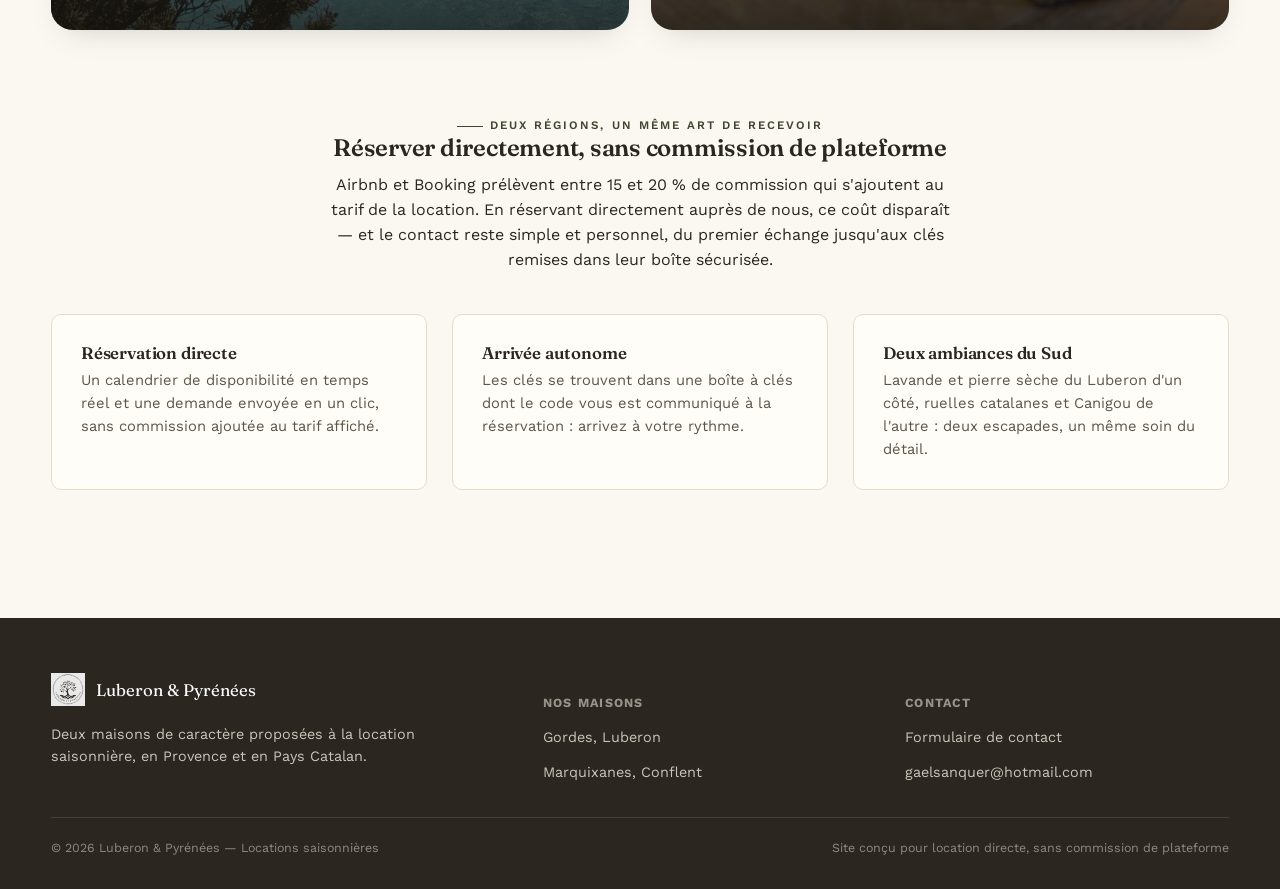
==== commit 4198f30f: "Add files via upload" ====
--- a/index.html
+++ b/index.html
@@ -47,12 +47,7 @@
   <section class="section" style="padding-bottom:0;">
     <div class="container">
       <div class="section-head center">
-        <div class="route" aria-hidden="true">
-          <span class="pin"></span>
-          <svg viewBox="0 0 140 10"><line x1="0" y1="5" x2="140" y2="5" stroke="currentColor" stroke-width="1.4" stroke-dasharray="4 5"/></svg>
-          <span class="pin ocre"></span>
-          <span>Gordes · Vaucluse — Marquixanes · Pyrénées-Orientales</span>
-        </div>
+        <span class="eyebrow">Provence &amp; Pyrénées-Orientales</span>
         <h2>Deux maisons, deux régions du Sud</h2>
       </div>
       <div class="diptych">
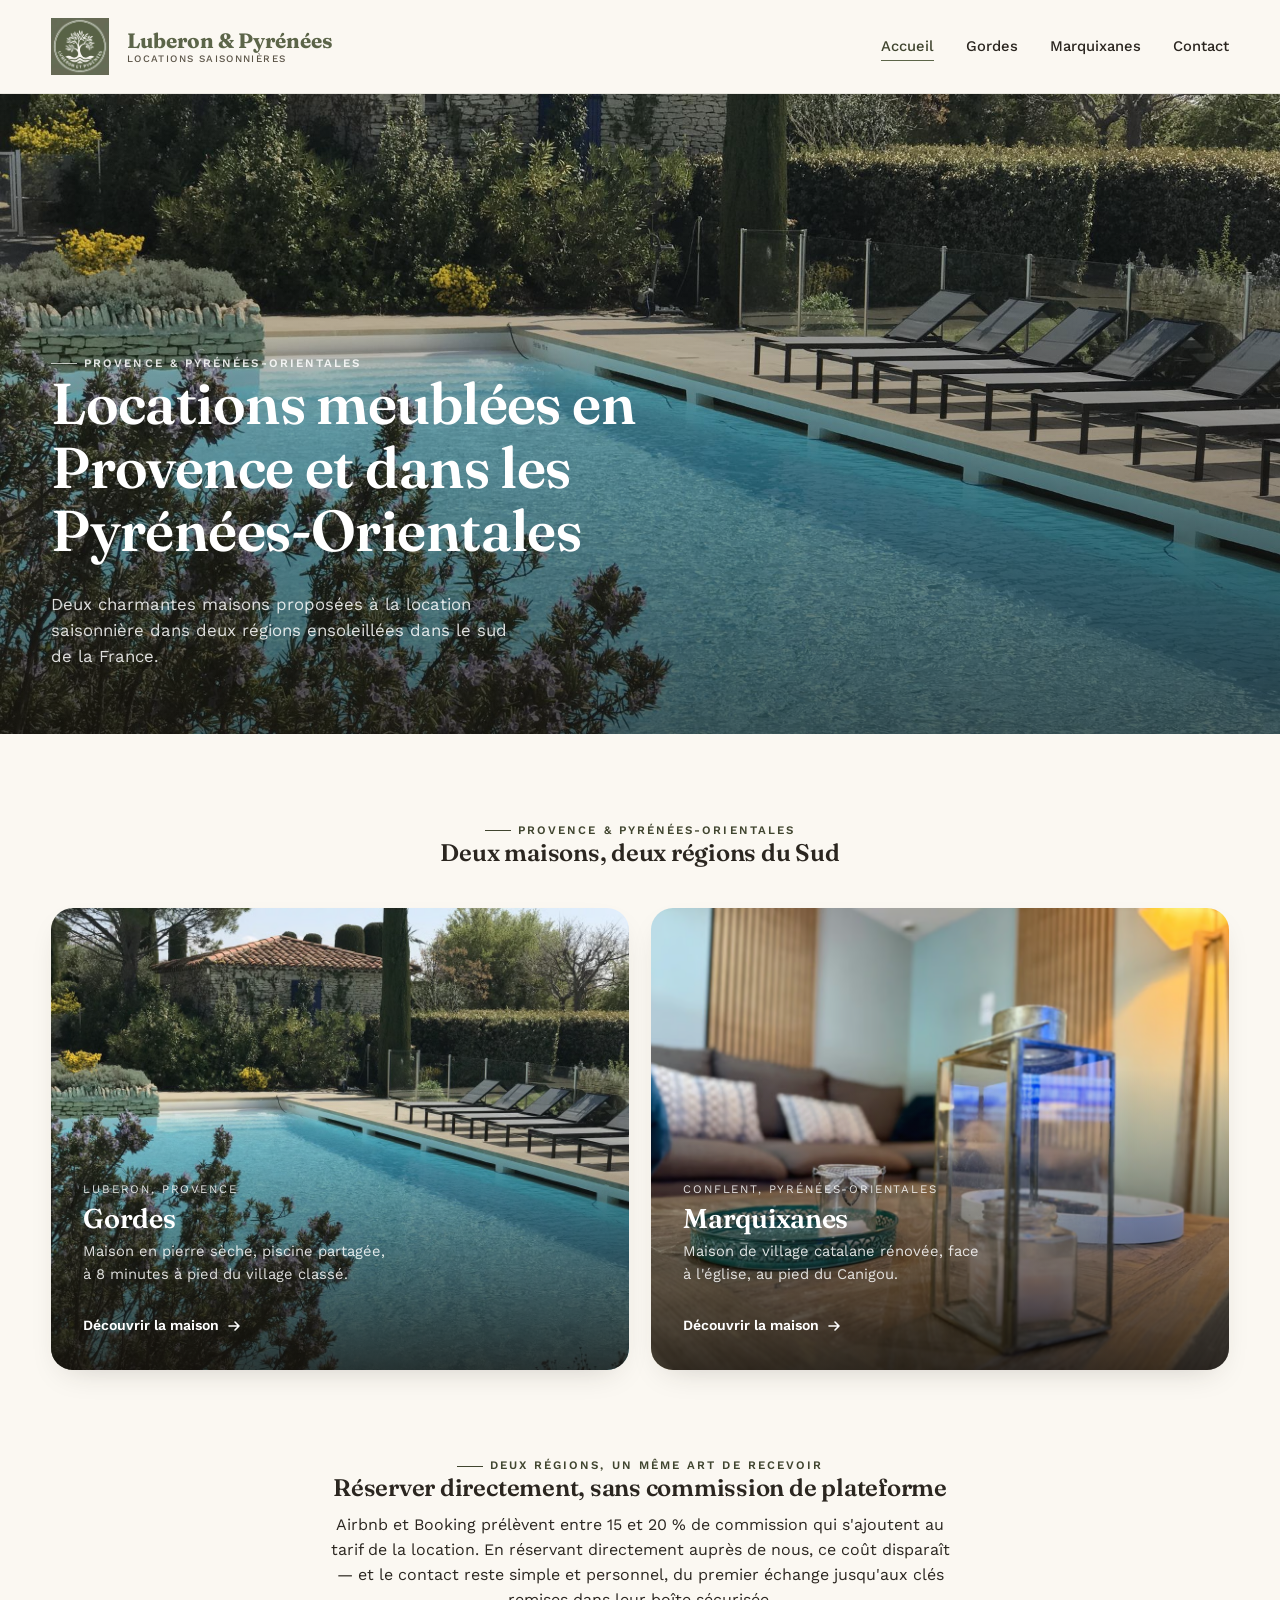
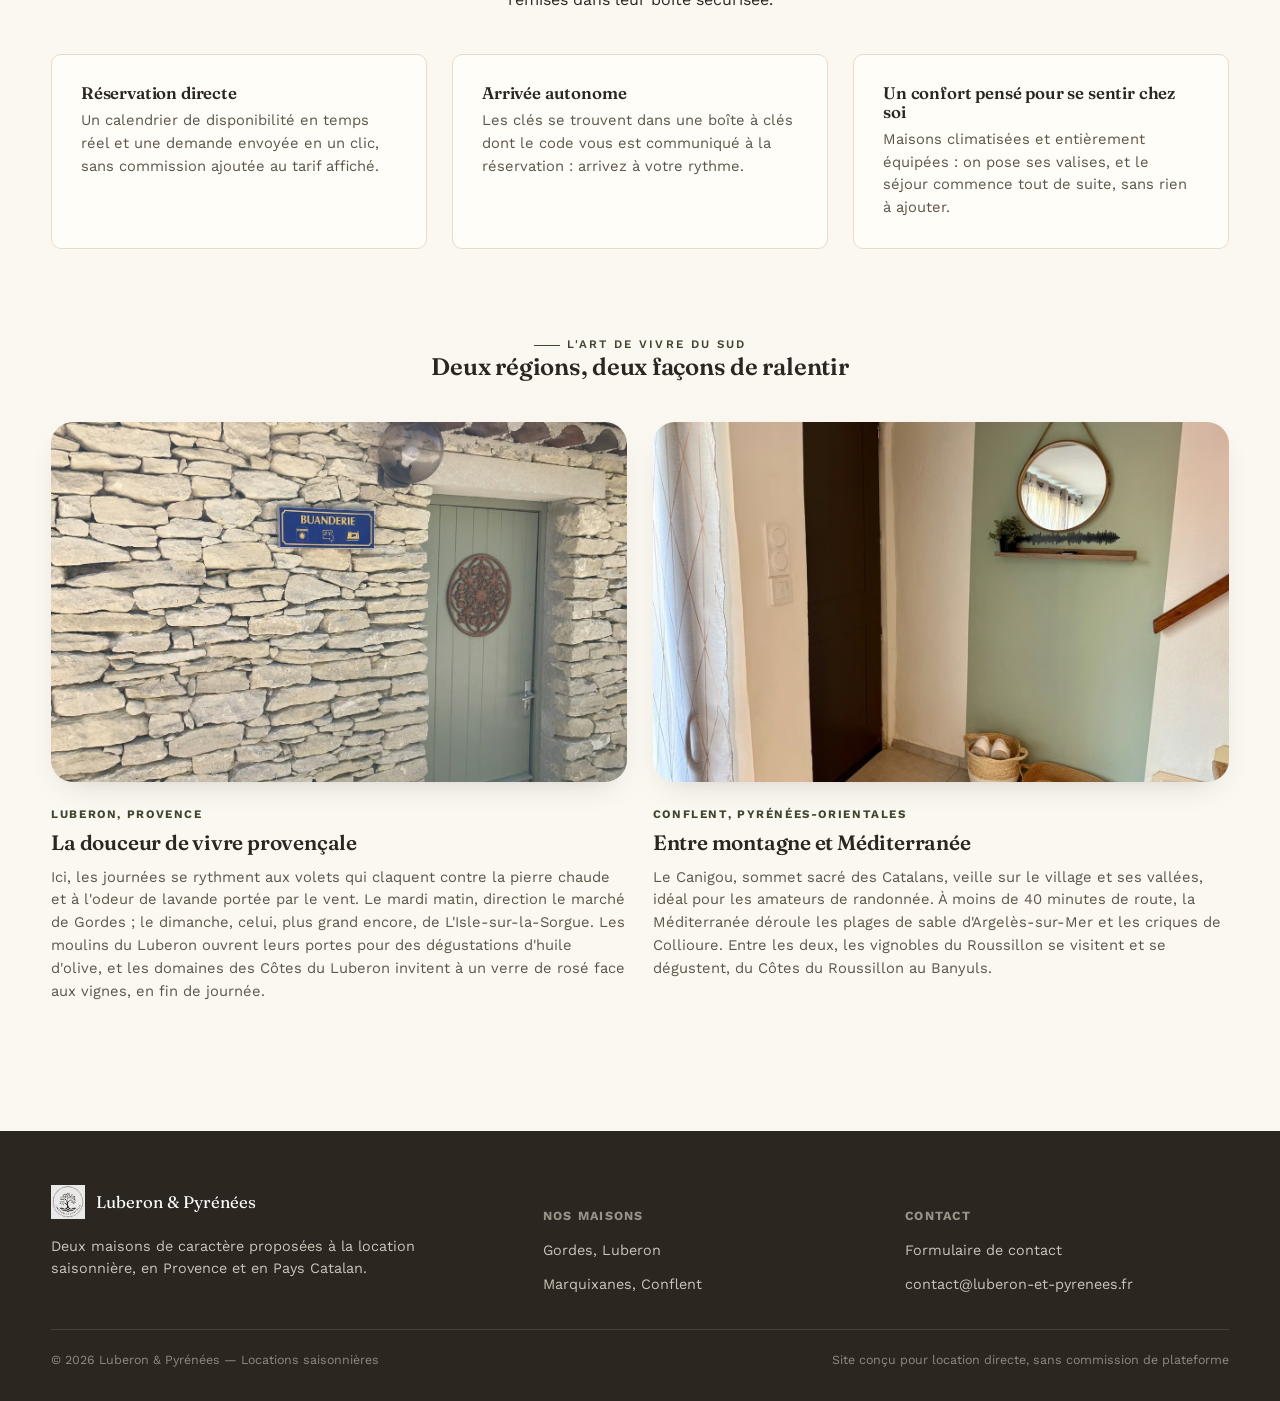
==== commit f40f6bf4: "Add files via upload" ====
--- a/index.html
+++ b/index.html
@@ -97,8 +97,31 @@
           <p>Les clés se trouvent dans une boîte à clés dont le code vous est communiqué à la réservation : arrivez à votre rythme.</p>
         </div>
         <div class="why-card">
-          <h4>Deux ambiances du Sud</h4>
-          <p>Lavande et pierre sèche du Luberon d'un côté, ruelles catalanes et Canigou de l'autre : deux escapades, un même soin du détail.</p>
+          <h4>Un confort pensé pour se sentir chez soi</h4>
+          <p>Maisons climatisées et entièrement équipées : on pose ses valises, et le séjour commence tout de suite, sans rien à ajouter.</p>
+        </div>
+      </div>
+    </div>
+  </section>
+
+  <section class="section" style="padding-top:0;">
+    <div class="container">
+      <div class="section-head center">
+        <span class="eyebrow">L'art de vivre du Sud</span>
+        <h2>Deux régions, deux façons de ralentir</h2>
+      </div>
+      <div class="region-grid">
+        <div class="region-card">
+          <img src="images/gordes/img-4536-grande.jpeg" alt="Ambiance provençale à Gordes, dans le Luberon" loading="lazy">
+          <span class="region-tag">Luberon, Provence</span>
+          <h3>La douceur de vivre provençale</h3>
+          <p>Ici, les journées se rythment aux volets qui claquent contre la pierre chaude et à l'odeur de lavande portée par le vent. Le mardi matin, direction le marché de Gordes ; le dimanche, celui, plus grand encore, de L'Isle-sur-la-Sorgue. Les moulins du Luberon ouvrent leurs portes pour des dégustations d'huile d'olive, et les domaines des Côtes du Luberon invitent à un verre de rosé face aux vignes, en fin de journée.</p>
+        </div>
+        <div class="region-card">
+          <img src="images/marquixanes/img-8602-grande.jpeg" alt="Vue sur le Canigou depuis les Pyrénées-Orientales" loading="lazy">
+          <span class="region-tag">Conflent, Pyrénées-Orientales</span>
+          <h3>Entre montagne et Méditerranée</h3>
+          <p>Le Canigou, sommet sacré des Catalans, veille sur le village et ses vallées, idéal pour les amateurs de randonnée. À moins de 40 minutes de route, la Méditerranée déroule les plages de sable d'Argelès-sur-Mer et les criques de Collioure. Entre les deux, les vignobles du Roussillon se visitent et se dégustent, du Côtes du Roussillon au Banyuls.</p>
         </div>
       </div>
     </div>
--- a/css/style.css
+++ b/css/style.css
@@ -197,13 +197,13 @@
 }
 .house-card{
   position:relative; border-radius: var(--radius-l);
-  overflow:hidden; aspect-ratio: 4/5;
+  overflow:hidden; aspect-ratio: 4/3.2;
   box-shadow: var(--shadow-soft);
   isolation:isolate;
 }
 .house-card img{
   position:absolute; inset:0; width:100%; height:100%; object-fit:cover;
-  object-position: center 78%;
+  object-position: center 60%;
   transition: transform .6s ease;
 }
 .house-card:hover img{ transform: scale(1.06); }
@@ -247,6 +247,23 @@
 }
 .why-card h4{ font-size:1.05rem; margin-bottom:.4em; }
 .why-card p{ color: var(--ink-600); font-size:.92rem; margin:0; }
+
+/* --- L'art de vivre (accueil) --- */
+.region-grid{
+  display:grid; grid-template-columns: 1fr 1fr; gap: 1.6rem;
+  margin-top: 2.6rem;
+}
+.region-card img{
+  width:100%; aspect-ratio: 16/10; object-fit:cover;
+  border-radius: var(--radius-l); box-shadow: var(--shadow-soft);
+  margin-bottom: 1.2rem;
+}
+.region-card .region-tag{
+  font-size:.72rem; text-transform:uppercase; letter-spacing:.14em;
+  color: var(--accent-dark); font-weight:700;
+}
+.region-card h3{ font-size: 1.3rem; margin: .3em 0 .5em; }
+.region-card p{ color: var(--ink-600); font-size: .92rem; margin:0; }
 
 /* --- Page maison : hero --- */
 .house-hero{
@@ -488,6 +505,7 @@
   .main-nav a{ display:block; padding: 1em 0; border-bottom: 1px solid var(--stone-200); }
   .nav-toggle{ display:flex; }
   .diptych{ grid-template-columns: 1fr; }
+  .region-grid{ grid-template-columns: 1fr; }
   .why-grid{ grid-template-columns: 1fr; }
   .presentation{ grid-template-columns: 1fr; }
   .pricing{ grid-template-columns: 1fr; }
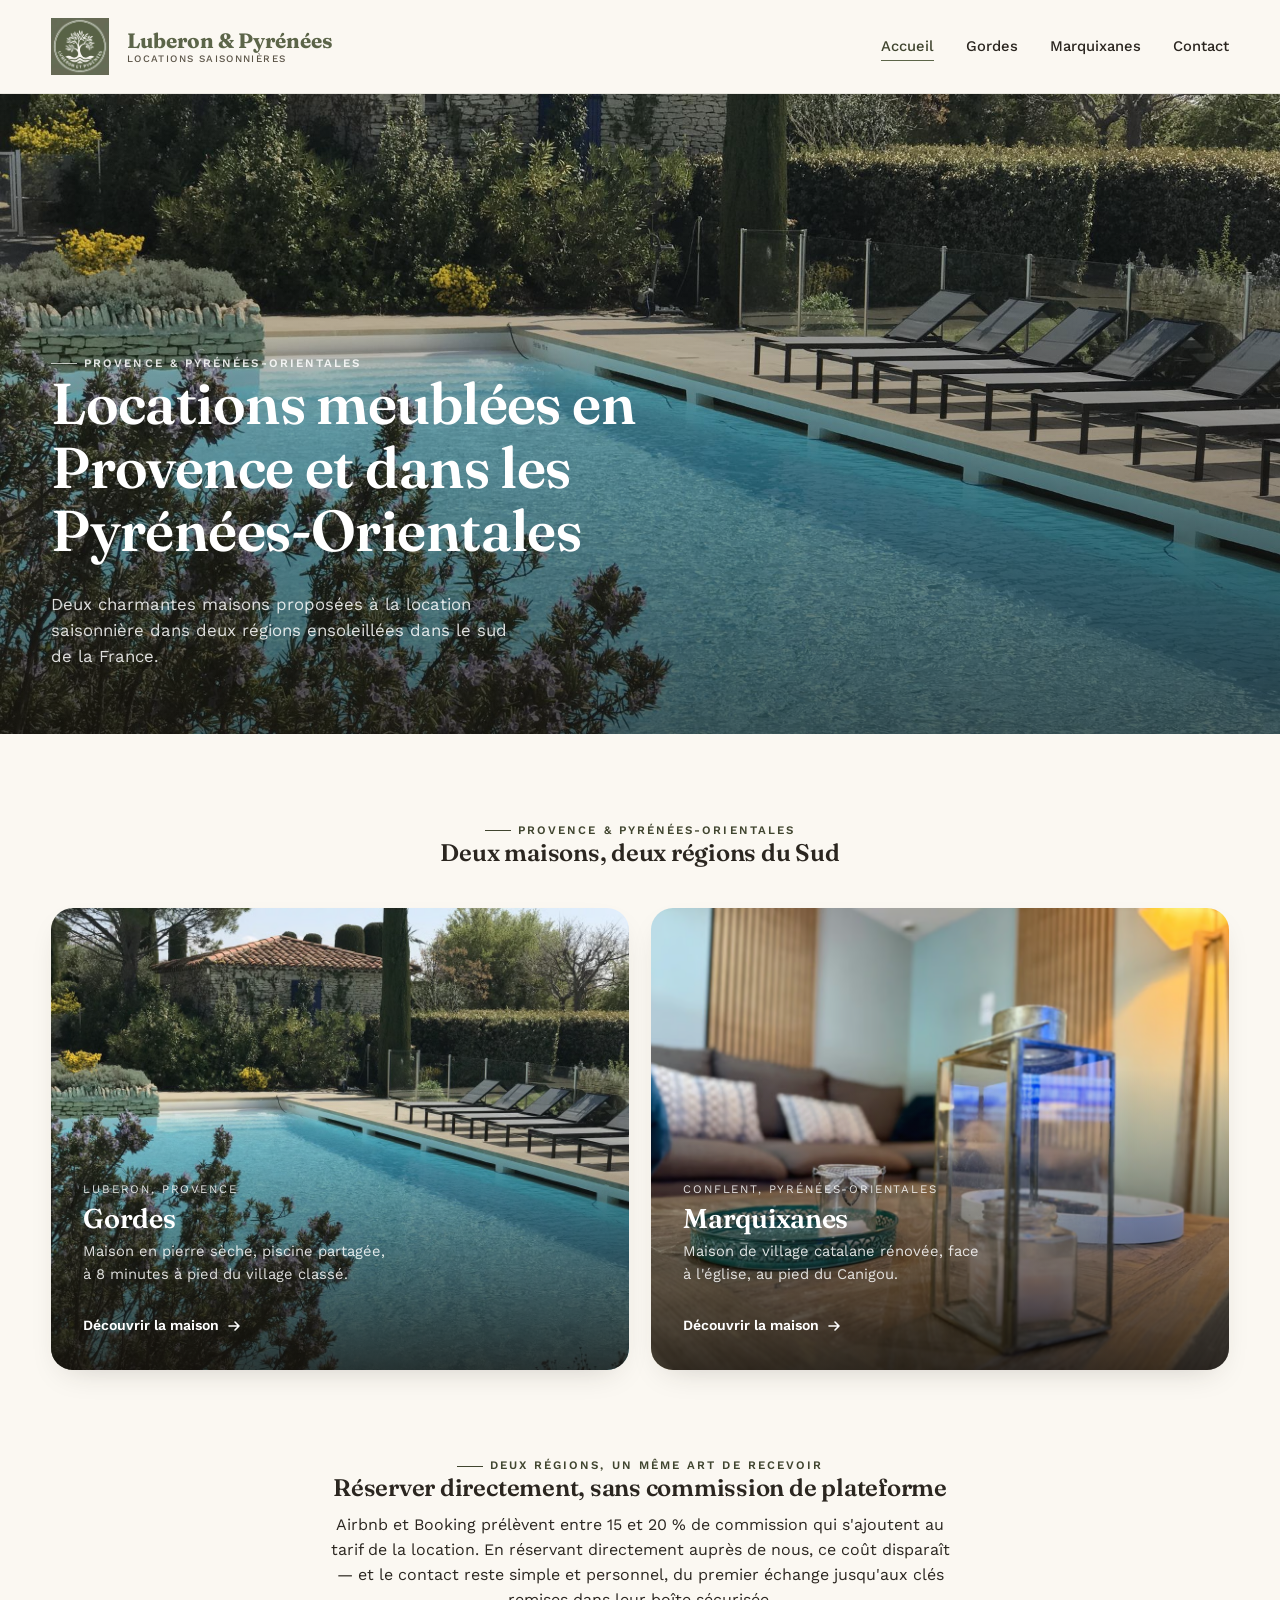
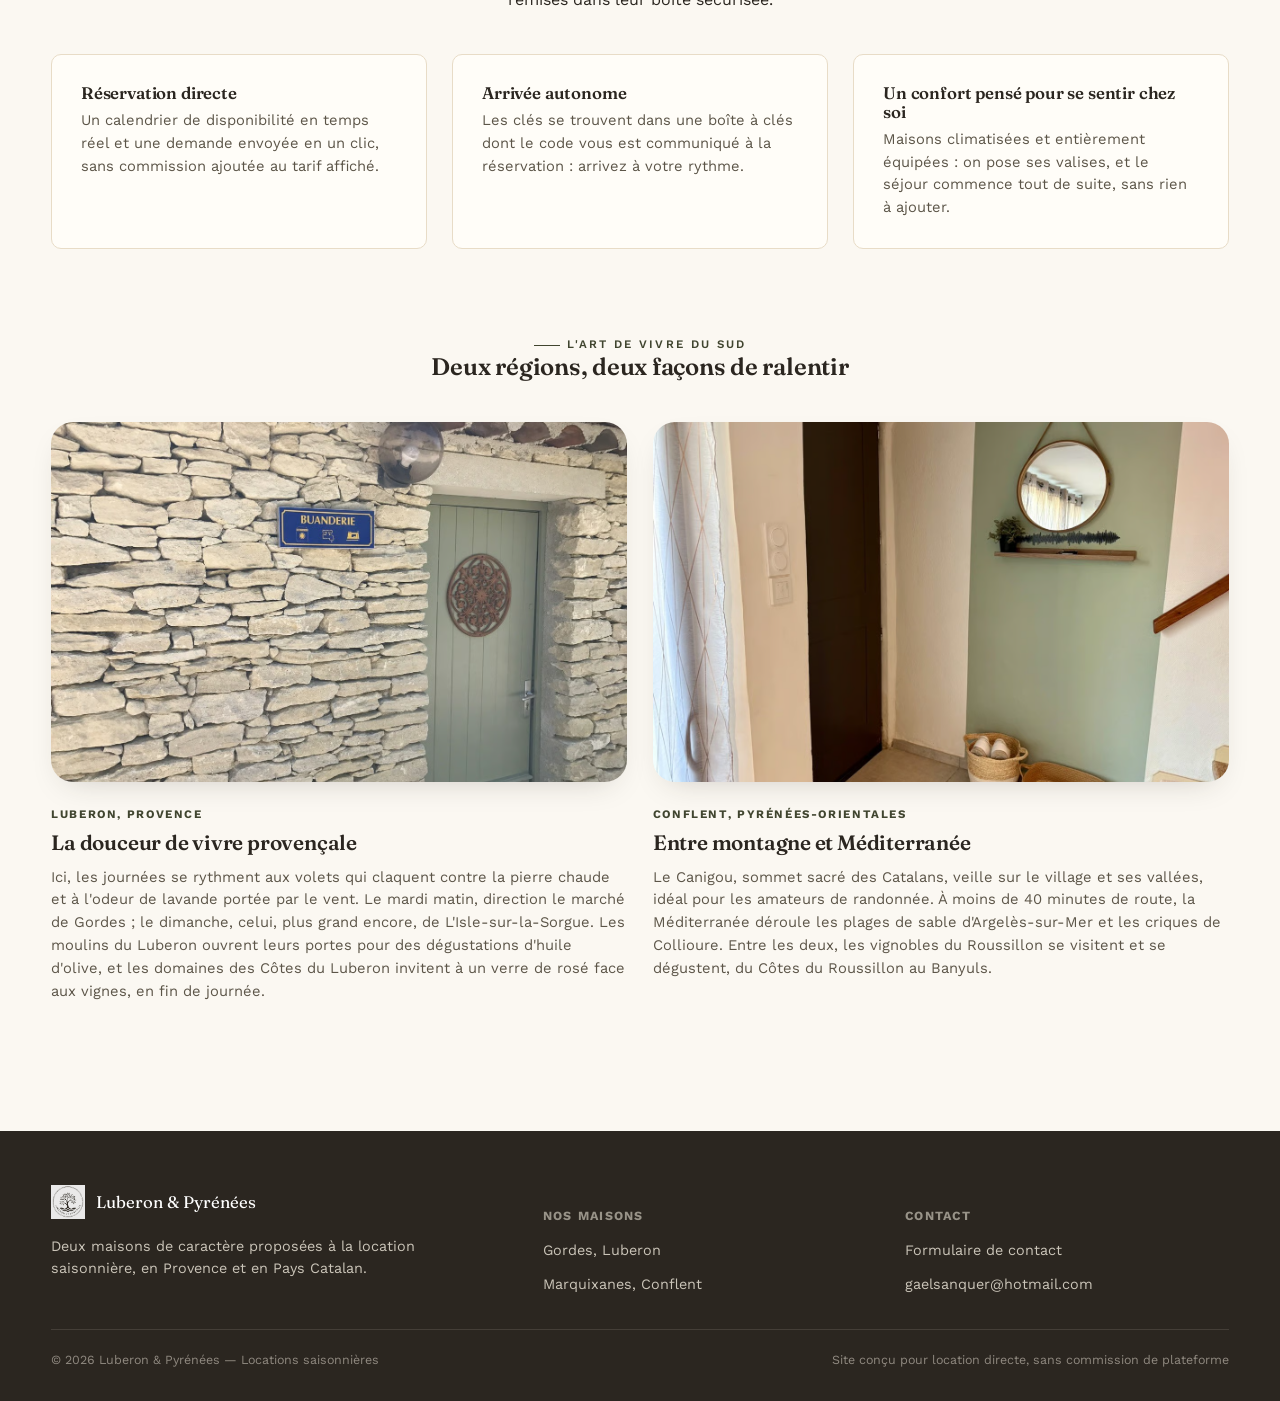
==== commit 953d3cb4: "Add files via upload" ====
--- a/index.html
+++ b/index.html
@@ -5,6 +5,18 @@
 <meta name="viewport" content="width=device-width, initial-scale=1">
 <title>Luberon & Pyrénées — Locations saisonnières à Gordes et Marquixanes</title>
 <meta name="description" content="Deux maisons de caractère à louer directement auprès des propriétaires : une maison en pierre sèche avec piscine à Gordes, dans le Luberon, et une maison de village catalane à Marquixanes, au pied du Canigou.">
+<link rel="canonical" href="https://luberon-et-pyrenees.fr/">
+<meta property="og:type" content="website">
+<meta property="og:locale" content="fr_FR">
+<meta property="og:site_name" content="Luberon & Pyrénées">
+<meta property="og:title" content="Luberon & Pyrénées — Locations saisonnières à Gordes et Marquixanes">
+<meta property="og:description" content="Deux maisons de caractère à louer directement auprès des propriétaires : une maison en pierre sèche avec piscine à Gordes, dans le Luberon, et une maison de village catalane à Marquixanes, au pied du Canigou.">
+<meta property="og:url" content="https://luberon-et-pyrenees.fr/">
+<meta property="og:image" content="https://luberon-et-pyrenees.fr/images/gordes/img-4526.jpg">
+<meta name="twitter:card" content="summary_large_image">
+<meta name="twitter:title" content="Luberon & Pyrénées — Locations saisonnières à Gordes et Marquixanes">
+<meta name="twitter:description" content="Deux maisons de caractère à louer directement auprès des propriétaires : une maison en pierre sèche avec piscine à Gordes, dans le Luberon, et une maison de village catalane à Marquixanes, au pied du Canigou.">
+<meta name="twitter:image" content="https://luberon-et-pyrenees.fr/images/gordes/img-4526.jpg">
 <link rel="preconnect" href="https://fonts.googleapis.com">
 <link rel="preconnect" href="https://fonts.gstatic.com" crossorigin>
 <link href="https://fonts.googleapis.com/css2?family=Fraunces:opsz,wght@9..144,500;9..144,600;9..144,700&family=Work+Sans:wght@400;500;600;700&display=swap" rel="stylesheet">
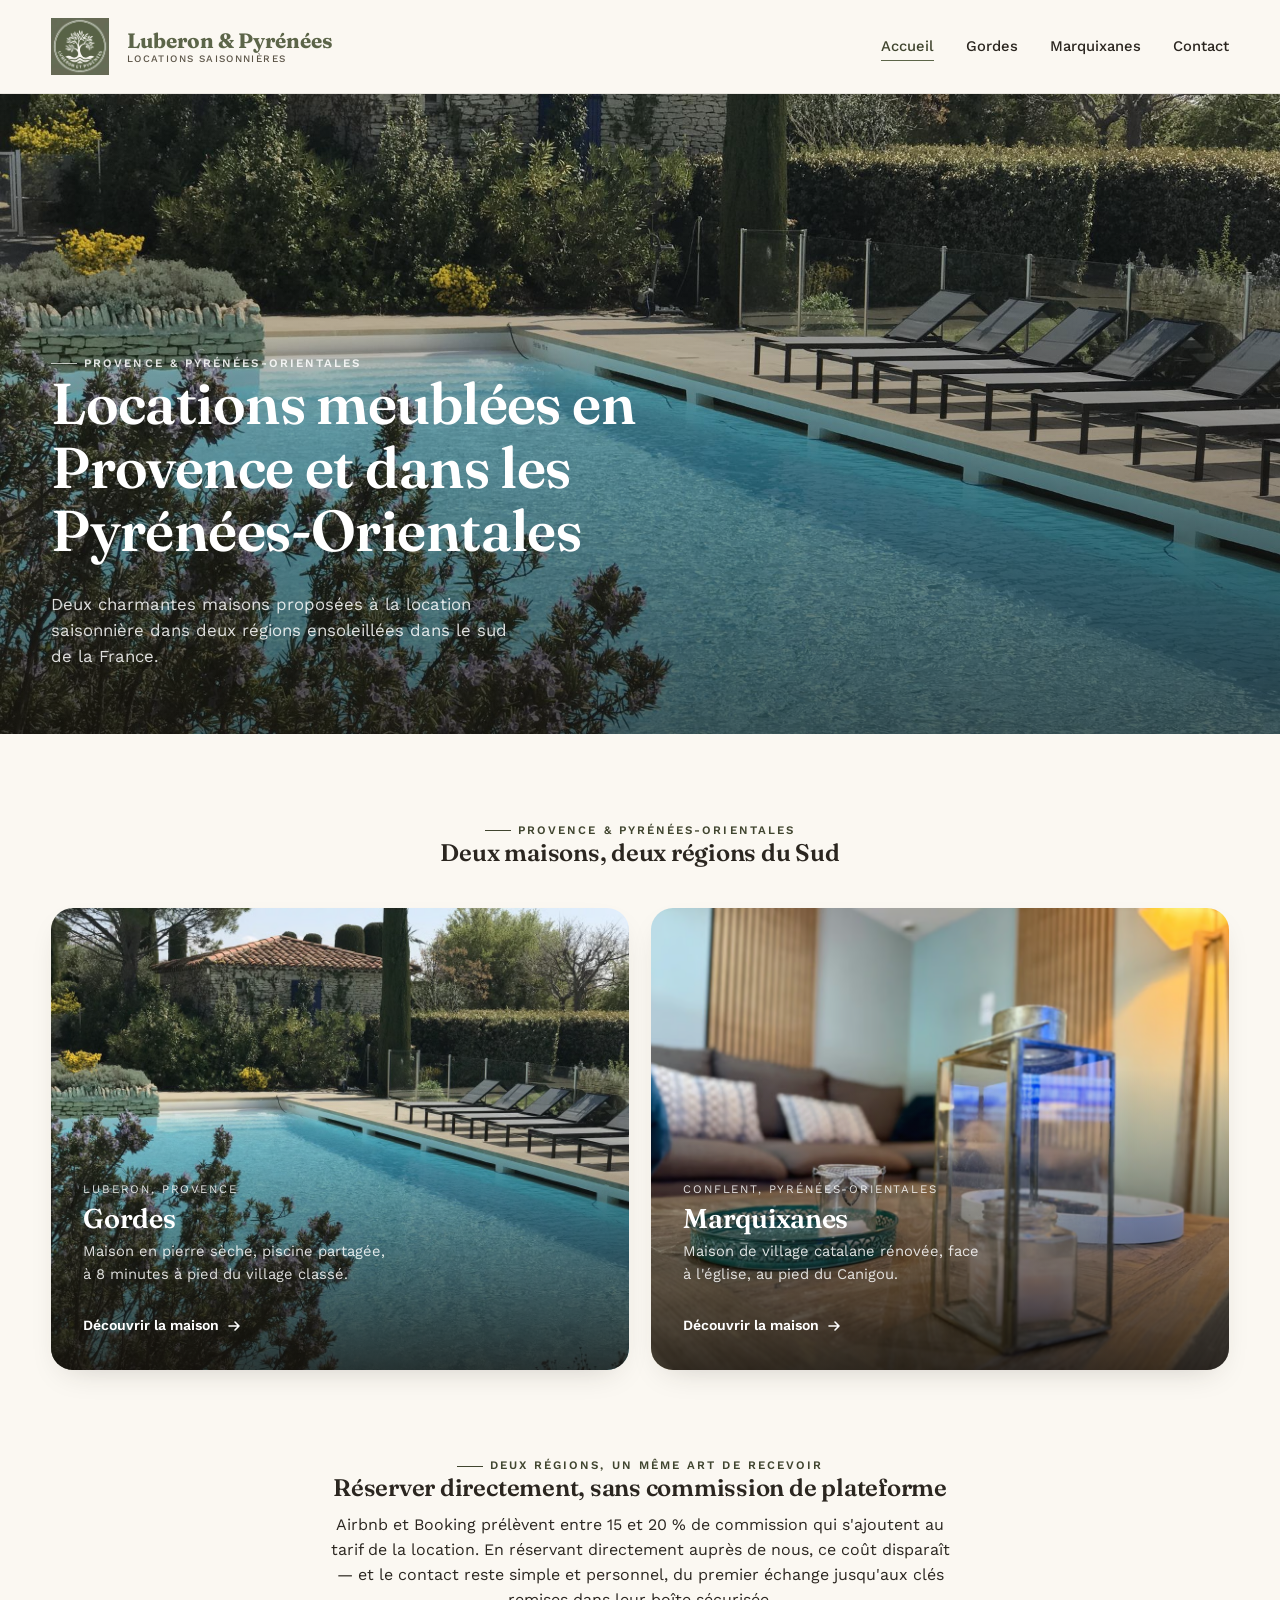
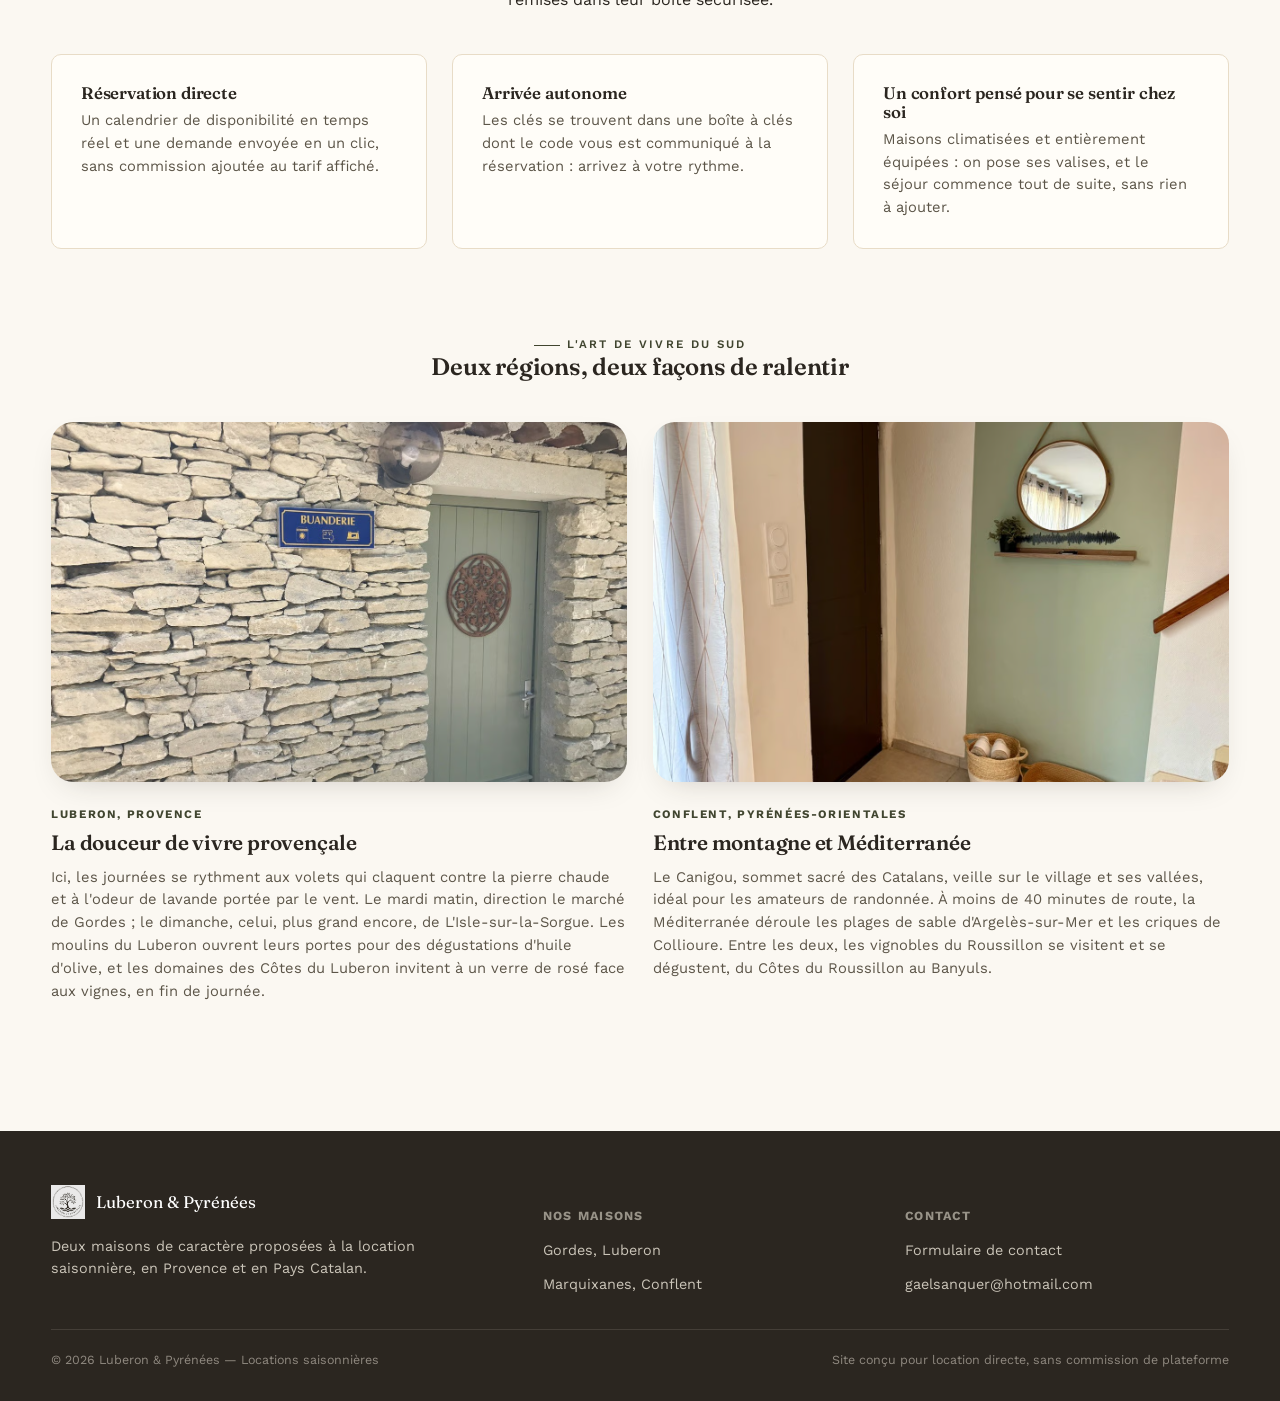
==== commit 1b75ba23: "Étend le back office à tout le site (accueil, maisons, contact) Jusqu'ici seules les pages manuel ét" ====
--- a/index.html
+++ b/index.html
@@ -46,12 +46,12 @@
 
 <main>
   <section class="house-hero">
-    <img src="images/gordes/img-4526.jpg" alt="Piscine de la maison de Gordes, dans le Luberon">
+    <img data-home-hero-img alt="">
     <div class="house-hero-content">
       <div class="container">
-        <span class="eyebrow">Provence &amp; Pyrénées-Orientales</span>
-        <h1>Locations meublées en Provence et dans les Pyrénées-Orientales</h1>
-        <p class="tag">Deux charmantes maisons proposées à la location saisonnière dans deux régions ensoleillées dans le sud de la France.</p>
+        <span class="eyebrow" data-home-hero-eyebrow></span>
+        <h1 data-home-hero-title></h1>
+        <p class="tag" data-home-hero-tag></p>
       </div>
     </div>
   </section>
@@ -59,31 +59,29 @@
   <section class="section" style="padding-bottom:0;">
     <div class="container">
       <div class="section-head center">
-        <span class="eyebrow">Provence &amp; Pyrénées-Orientales</span>
-        <h2>Deux maisons, deux régions du Sud</h2>
+        <span class="eyebrow" data-home-diptych-eyebrow></span>
+        <h2 data-home-diptych-title></h2>
       </div>
       <div class="diptych">
         <a class="house-card" href="gordes.html">
-          <img src="images/gordes/img-4526-grande.jpeg" alt="Piscine de la maison de Gordes" loading="lazy">
+          <img data-home-card-img="gordes" alt="" loading="lazy">
           <div class="card-content">
-            <span class="region">Luberon, Provence</span>
-            <h3>Gordes</h3>
-            <p>Maison en pierre sèche, piscine partagée, à 8 minutes à pied du village classé.</p>
+            <span class="region" data-home-card-region="gordes"></span>
+            <h3 data-home-card-title="gordes"></h3>
+            <p data-home-card-text="gordes"></p>
             <span class="go">Découvrir la maison
               <svg viewBox="0 0 16 16" fill="none"><path d="M3 8h10M9 4l4 4-4 4" stroke="currentColor" stroke-width="1.6" stroke-linecap="round" stroke-linejoin="round"/></svg>
             </span>
           </div>
         </a>
         <a class="house-card" href="marquixanes.html">
-          <img src="images/marquixanes/img-8936-grande.jpeg" alt="Salon de la maison de Marquixanes" loading="lazy">
+          <img data-home-card-img="marquixanes" alt="" loading="lazy">
           <div class="card-content">
-            <span class="region">Conflent, Pyrénées-Orientales</span>
-            <h3>Marquixanes</h3>
-            <p>Maison de village catalane rénovée, face à l'église, au pied du Canigou.</p>
+            <span class="region" data-home-card-region="marquixanes"></span>
+            <h3 data-home-card-title="marquixanes"></h3>
+            <p data-home-card-text="marquixanes"></p>
             <span class="go">Découvrir la maison
               <svg viewBox="0 0 16 16" fill="none"><path d="M3 8h10M9 4l4 4-4 4" stroke="currentColor" stroke-width="1.6" stroke-linecap="round" stroke-linejoin="round"/></svg>
-
-
             </span>
           </div>
         </a>
@@ -93,49 +91,23 @@
 
   <section class="section">
     <div class="container intro-block">
-      <span class="eyebrow">Deux régions, un même art de recevoir</span>
-      <h2>Réserver directement, sans commission de plateforme</h2>
-      <p>Airbnb et Booking prélèvent entre 15 et 20 % de commission qui s'ajoutent au tarif de la location. En réservant directement auprès de nous, ce coût disparaît — et le contact reste simple et personnel, du premier échange jusqu'aux clés remises dans leur boîte sécurisée.</p>
+      <span class="eyebrow" data-home-why-eyebrow></span>
+      <h2 data-home-why-title></h2>
+      <p data-home-why-text></p>
     </div>
 
     <div class="container">
-      <div class="why-grid">
-        <div class="why-card">
-          <h4>Réservation directe</h4>
-          <p>Un calendrier de disponibilité en temps réel et une demande envoyée en un clic, sans commission ajoutée au tarif affiché.</p>
-        </div>
-        <div class="why-card">
-          <h4>Arrivée autonome</h4>
-          <p>Les clés se trouvent dans une boîte à clés dont le code vous est communiqué à la réservation : arrivez à votre rythme.</p>
-        </div>
-        <div class="why-card">
-          <h4>Un confort pensé pour se sentir chez soi</h4>
-          <p>Maisons climatisées et entièrement équipées : on pose ses valises, et le séjour commence tout de suite, sans rien à ajouter.</p>
-        </div>
-      </div>
+      <div class="why-grid" data-home-why-cards></div>
     </div>
   </section>
 
   <section class="section" style="padding-top:0;">
     <div class="container">
       <div class="section-head center">
-        <span class="eyebrow">L'art de vivre du Sud</span>
-        <h2>Deux régions, deux façons de ralentir</h2>
+        <span class="eyebrow" data-home-art-eyebrow></span>
+        <h2 data-home-art-title></h2>
       </div>
-      <div class="region-grid">
-        <div class="region-card">
-          <img src="images/gordes/img-4536-grande.jpeg" alt="Ambiance provençale à Gordes, dans le Luberon" loading="lazy">
-          <span class="region-tag">Luberon, Provence</span>
-          <h3>La douceur de vivre provençale</h3>
-          <p>Ici, les journées se rythment aux volets qui claquent contre la pierre chaude et à l'odeur de lavande portée par le vent. Le mardi matin, direction le marché de Gordes ; le dimanche, celui, plus grand encore, de L'Isle-sur-la-Sorgue. Les moulins du Luberon ouvrent leurs portes pour des dégustations d'huile d'olive, et les domaines des Côtes du Luberon invitent à un verre de rosé face aux vignes, en fin de journée.</p>
-        </div>
-        <div class="region-card">
-          <img src="images/marquixanes/img-8602-grande.jpeg" alt="Vue sur le Canigou depuis les Pyrénées-Orientales" loading="lazy">
-          <span class="region-tag">Conflent, Pyrénées-Orientales</span>
-          <h3>Entre montagne et Méditerranée</h3>
-          <p>Le Canigou, sommet sacré des Catalans, veille sur le village et ses vallées, idéal pour les amateurs de randonnée. À moins de 40 minutes de route, la Méditerranée déroule les plages de sable d'Argelès-sur-Mer et les criques de Collioure. Entre les deux, les vignobles du Roussillon se visitent et se dégustent, du Côtes du Roussillon au Banyuls.</p>
-        </div>
-      </div>
+      <div class="region-grid" data-home-art-cards></div>
     </div>
   </section>
 </main>
@@ -174,6 +146,7 @@
 
 <script src="js/config.js"></script>
 <script src="js/main.js"></script>
+<script src="js/home-page.js"></script>
 <script>
   document.getElementById("year").textContent = new Date().getFullYear();
   const footerEmail = document.getElementById("footer-email");
--- a/css/style.css
+++ b/css/style.css
@@ -123,11 +123,15 @@
 /* --- Header --- */
 .site-header{
   position: sticky; top:0; z-index: 50;
+  border-bottom: 1px solid rgba(43,38,32,.08);
+}
+.site-header::before{
+  content:""; position:absolute; inset:0;
   background: rgba(251,248,242,.9);
   backdrop-filter: blur(10px);
-  border-bottom: 1px solid rgba(43,38,32,.08);
 }
 .site-header .container{
+  position:relative; z-index:1;
   display:flex; align-items:center; justify-content:space-between;
   padding: 1.1em 0;
 }
@@ -238,7 +242,7 @@
 
 /* --- Pourquoi nous --- */
 .why-grid{
-  display:grid; grid-template-columns: repeat(3,1fr); gap: 1.6rem;
+  display:grid; grid-template-columns: repeat(auto-fit, minmax(240px, 1fr)); gap: 1.6rem;
   margin-top: 2.6rem;
 }
 .why-card{
@@ -250,7 +254,7 @@
 
 /* --- L'art de vivre (accueil) --- */
 .region-grid{
-  display:grid; grid-template-columns: 1fr 1fr; gap: 1.6rem;
+  display:grid; grid-template-columns: repeat(auto-fit, minmax(320px, 1fr)); gap: 1.6rem;
   margin-top: 2.6rem;
 }
 .region-card img{
@@ -372,11 +376,11 @@
 .booking{
   background: var(--ink-900); color: var(--stone-100);
   border-radius: var(--radius-l);
-  padding: clamp(1.6rem, 4vw, 3rem);
-  display:grid; grid-template-columns: 1fr 1fr; gap: 2.6rem;
+  padding: clamp(2rem, 4vw, 3.6rem);
+  display:grid; grid-template-columns: 1fr 1fr; gap: 3.4rem;
 }
 .booking .col-title{ color:#fff; font-size:1.5rem; }
-.booking .col-sub{ color: rgba(243,236,223,.65); font-size:.92rem; }
+.booking .col-sub{ color: rgba(243,236,223,.65); font-size:.92rem; margin-bottom: 1.6em; }
 
 .calendar-nav{ display:flex; align-items:center; justify-content:space-between; margin-bottom: .8em; }
 .calendar-nav button{
@@ -415,21 +419,39 @@
 .booking-summary .row{ display:flex; justify-content:space-between; padding: .25em 0; color: rgba(243,236,223,.8); }
 .booking-summary .row.total{ color:#fff; font-weight:700; border-top: 1px solid rgba(255,255,255,.15); margin-top:.4em; padding-top:.6em; }
 
-.booking-form label{
-  display:block; font-size:.82rem; margin: .9em 0 .35em; color: rgba(243,236,223,.75);
-}
-.booking-form input, .booking-form textarea{
-  width:100%; padding: .75em .9em; border-radius: var(--radius-s);
-  border: 1px solid rgba(255,255,255,.18); background: rgba(255,255,255,.06);
-  color:#fff; font-family: var(--font-body); font-size: .92rem;
-}
-.booking-form input::placeholder, .booking-form textarea::placeholder{ color: rgba(243,236,223,.4); }
-.booking-form textarea{ min-height: 90px; resize:vertical; }
-.booking-form .btn-primary{ margin-top: 1.2em; width:100%; justify-content:center; }
-.form-note{ font-size:.78rem; color: rgba(243,236,223,.55); margin-top:.8em; }
-.form-feedback{ font-size:.86rem; margin-top:.8em; display:none; padding: .7em 1em; border-radius: var(--radius-s); }
+.form-grid{
+  display:grid; grid-template-columns: 1fr 1fr; gap: 0 1.1rem;
+}
+.form-group{ display:flex; flex-direction:column; margin-bottom: 1.3em; }
+.form-group.full{ grid-column: 1 / -1; }
+[data-booking-form] label{
+  display:block; font-size:.72rem; font-weight:600; text-transform:uppercase;
+  letter-spacing:.07em; margin-bottom: .6em; color: rgba(243,236,223,.55);
+}
+[data-booking-form] input, [data-booking-form] textarea{
+  width:100%; padding: .95em 1.05em; border-radius: var(--radius-m);
+  border: 1px solid rgba(255,255,255,.14); background: rgba(255,255,255,.05);
+  color:#fff; font-family: var(--font-body); font-size: .95rem;
+  transition: border-color .2s ease, background-color .2s ease, box-shadow .2s ease;
+}
+[data-booking-form] input::placeholder, [data-booking-form] textarea::placeholder{ color: rgba(243,236,223,.4); }
+[data-booking-form] input:hover, [data-booking-form] textarea:hover{ border-color: rgba(255,255,255,.24); }
+[data-booking-form] input:focus, [data-booking-form] textarea:focus{
+  outline: none; border-color: var(--accent); background: rgba(255,255,255,.08);
+  box-shadow: 0 0 0 3px rgba(255,255,255,.06);
+}
+[data-booking-form] textarea{ min-height: 120px; resize:vertical; }
+[data-booking-form] .btn-primary{
+  margin-top: .8em; width:100%; justify-content:center;
+  padding: 1.05em 1.6em; font-size: 1rem;
+}
+.form-note{ font-size:.8rem; line-height:1.5; color: rgba(243,236,223,.55); margin-top: 1.1em; }
+.form-feedback{ font-size:.86rem; margin-top:.8em; display:none; padding: .7em 1em; border-radius: var(--radius-m); }
 .form-feedback.ok{ display:block; background: rgba(124,131,99,.25); color:#fff; }
 .form-feedback.err{ display:block; background: rgba(180,60,40,.3); color:#fff; }
+@media (max-width: 560px){
+  .form-grid{ grid-template-columns: 1fr; }
+}
 
 /* --- Accès / contact bloc --- */
 .access{ display:grid; grid-template-columns: 1fr 1fr; gap: 2.6rem; align-items:start; }
@@ -496,13 +518,20 @@
 /* --- Responsive --- */
 @media (max-width: 900px){
   .main-nav{
-    position:fixed; inset: 64px 0 0 0; background: var(--stone-50);
-    transform: translateX(100%); transition: transform .25s ease;
-    padding: 2em 0;
+    position:absolute; top: calc(100% + .6em); right:0;
+    width: min(260px, 82vw);
+    background: var(--stone-50);
+    border: 1px solid var(--stone-200);
+    border-radius: var(--radius-m);
+    box-shadow: var(--shadow-lift);
+    padding: .5em 0;
+    opacity:0; visibility:hidden; transform: translateY(-8px);
+    transition: opacity .18s ease, transform .18s ease, visibility .18s;
   }
-  .main-nav.open{ transform: translateX(0); }
-  .main-nav ul{ flex-direction:column; gap: 0; padding: 0 6%; }
-  .main-nav a{ display:block; padding: 1em 0; border-bottom: 1px solid var(--stone-200); }
+  .main-nav.open{ opacity:1; visibility:visible; transform:translateY(0); }
+  .main-nav ul{ flex-direction:column; gap: 0; padding:0; }
+  .main-nav a{ display:block; padding: .85em 1.3em; border-bottom: 1px solid var(--stone-200); }
+  .main-nav li:last-child a{ border-bottom:none; }
   .nav-toggle{ display:flex; }
   .diptych{ grid-template-columns: 1fr; }
   .region-grid{ grid-template-columns: 1fr; }
